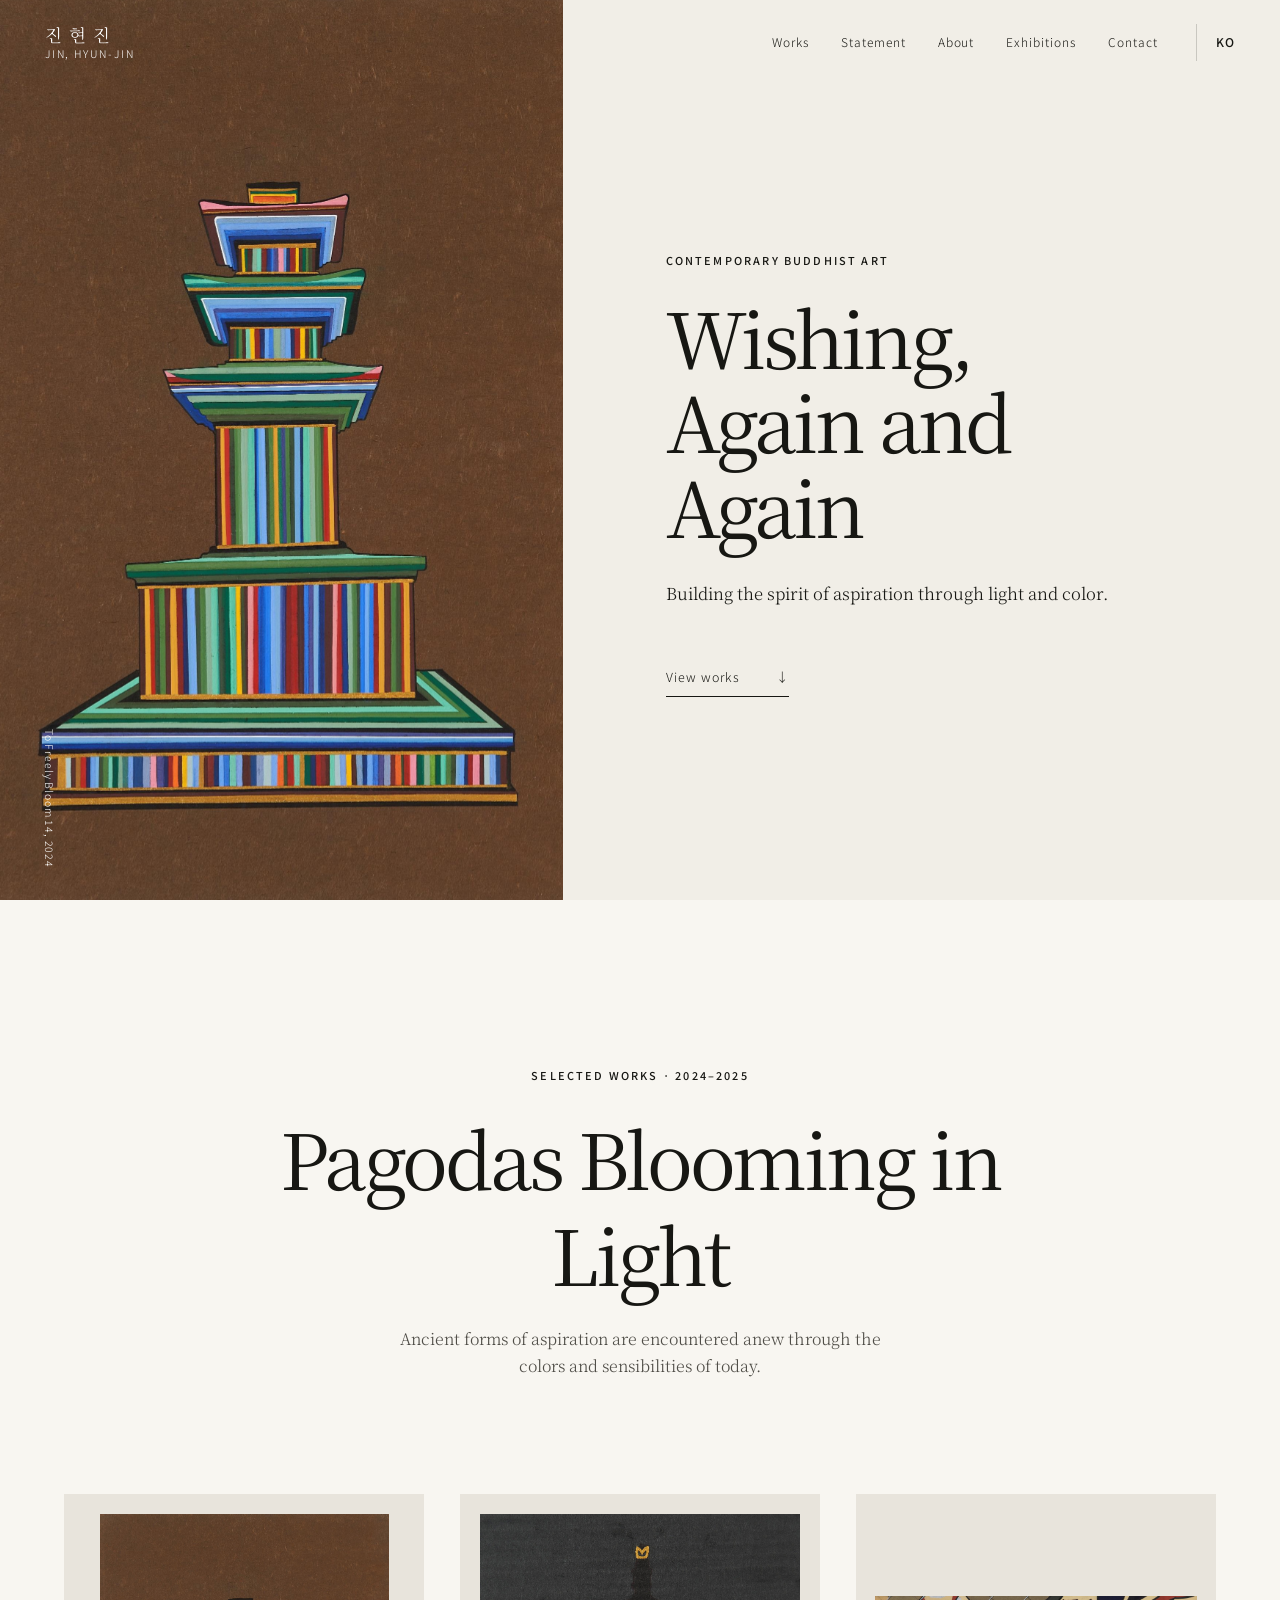
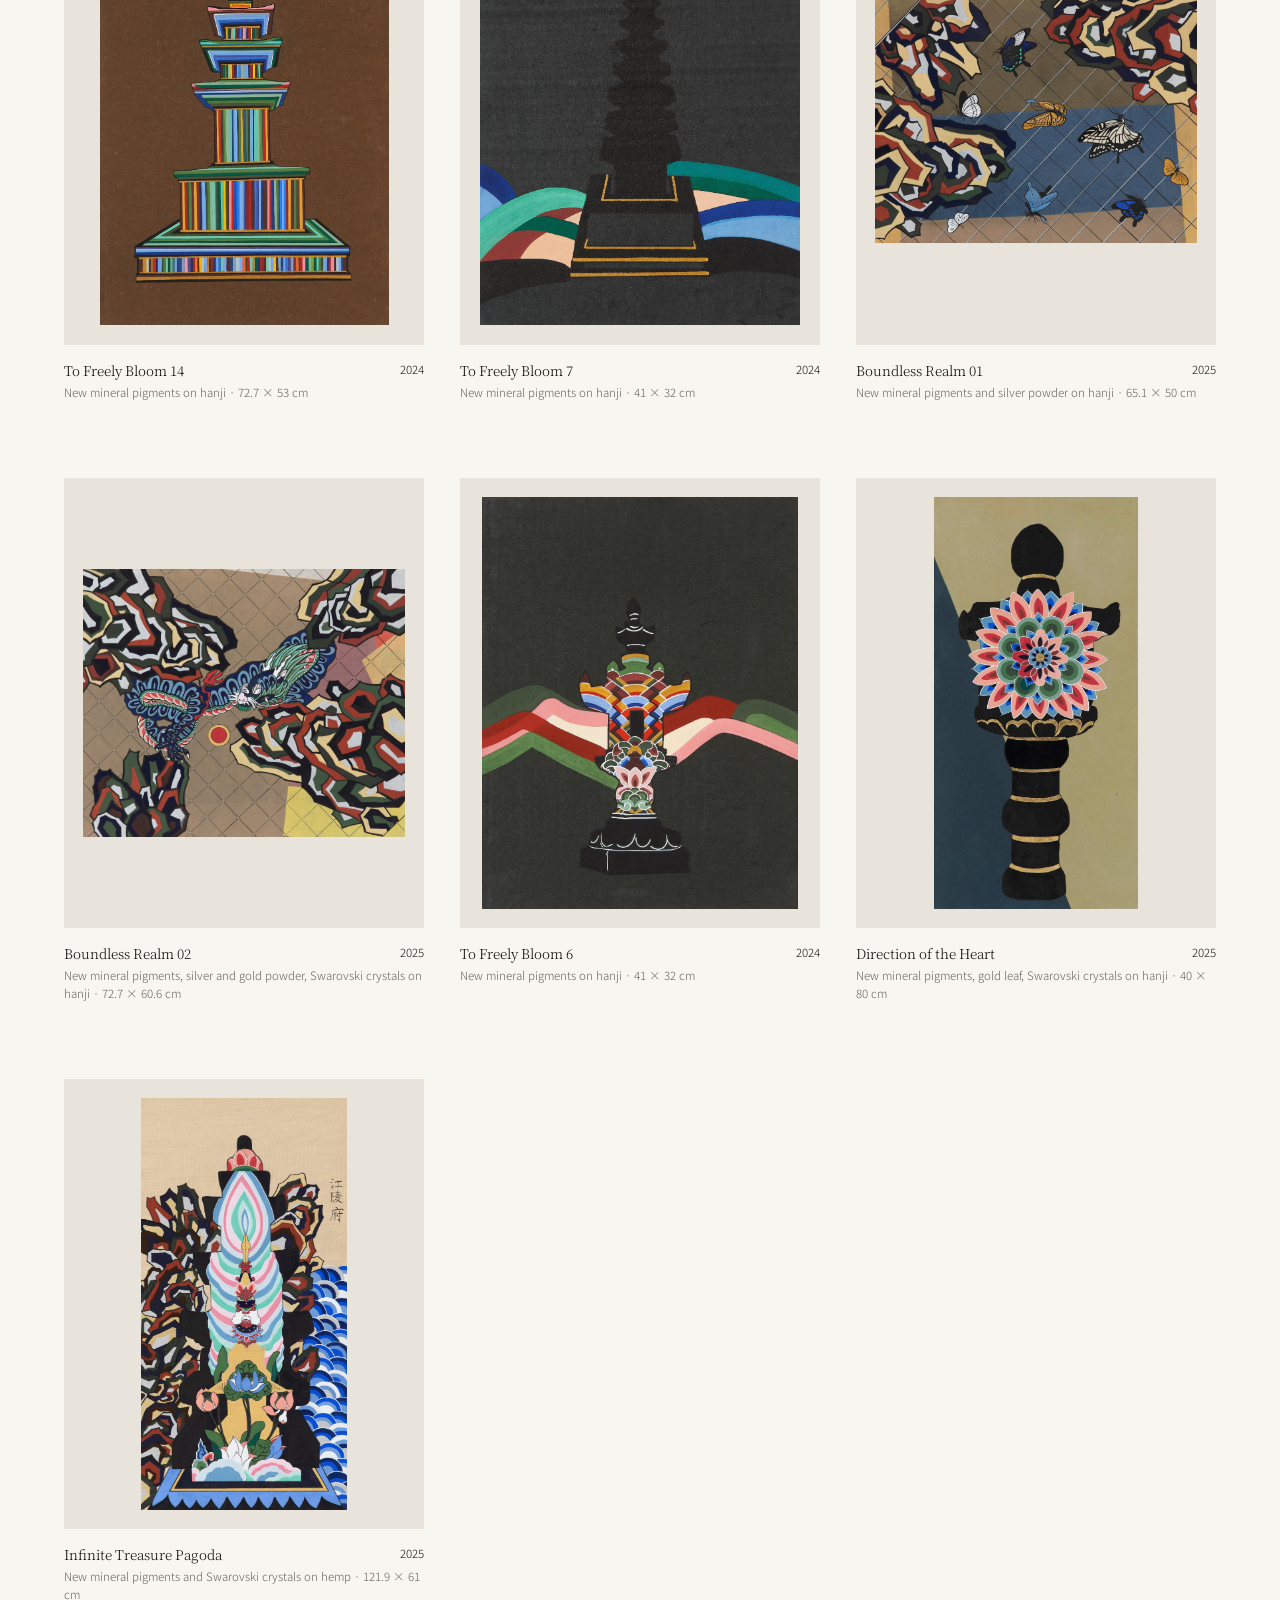
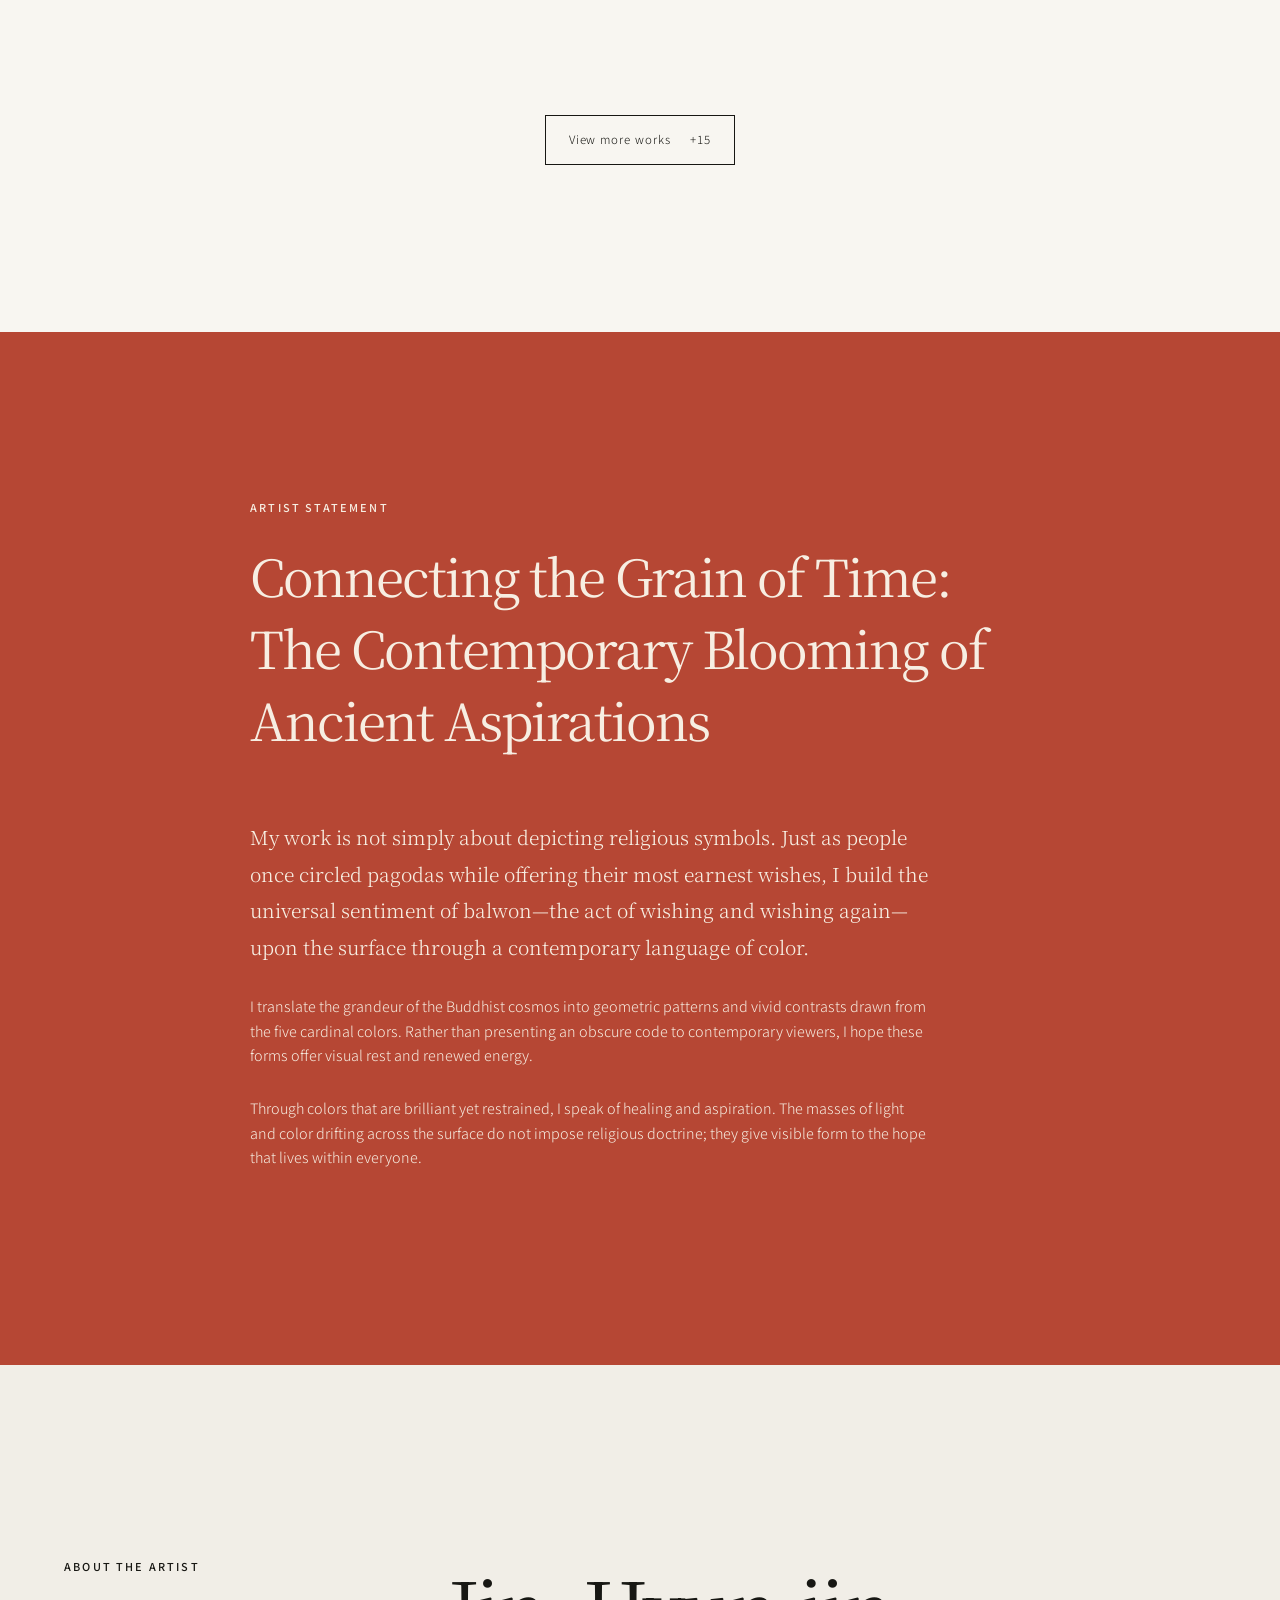
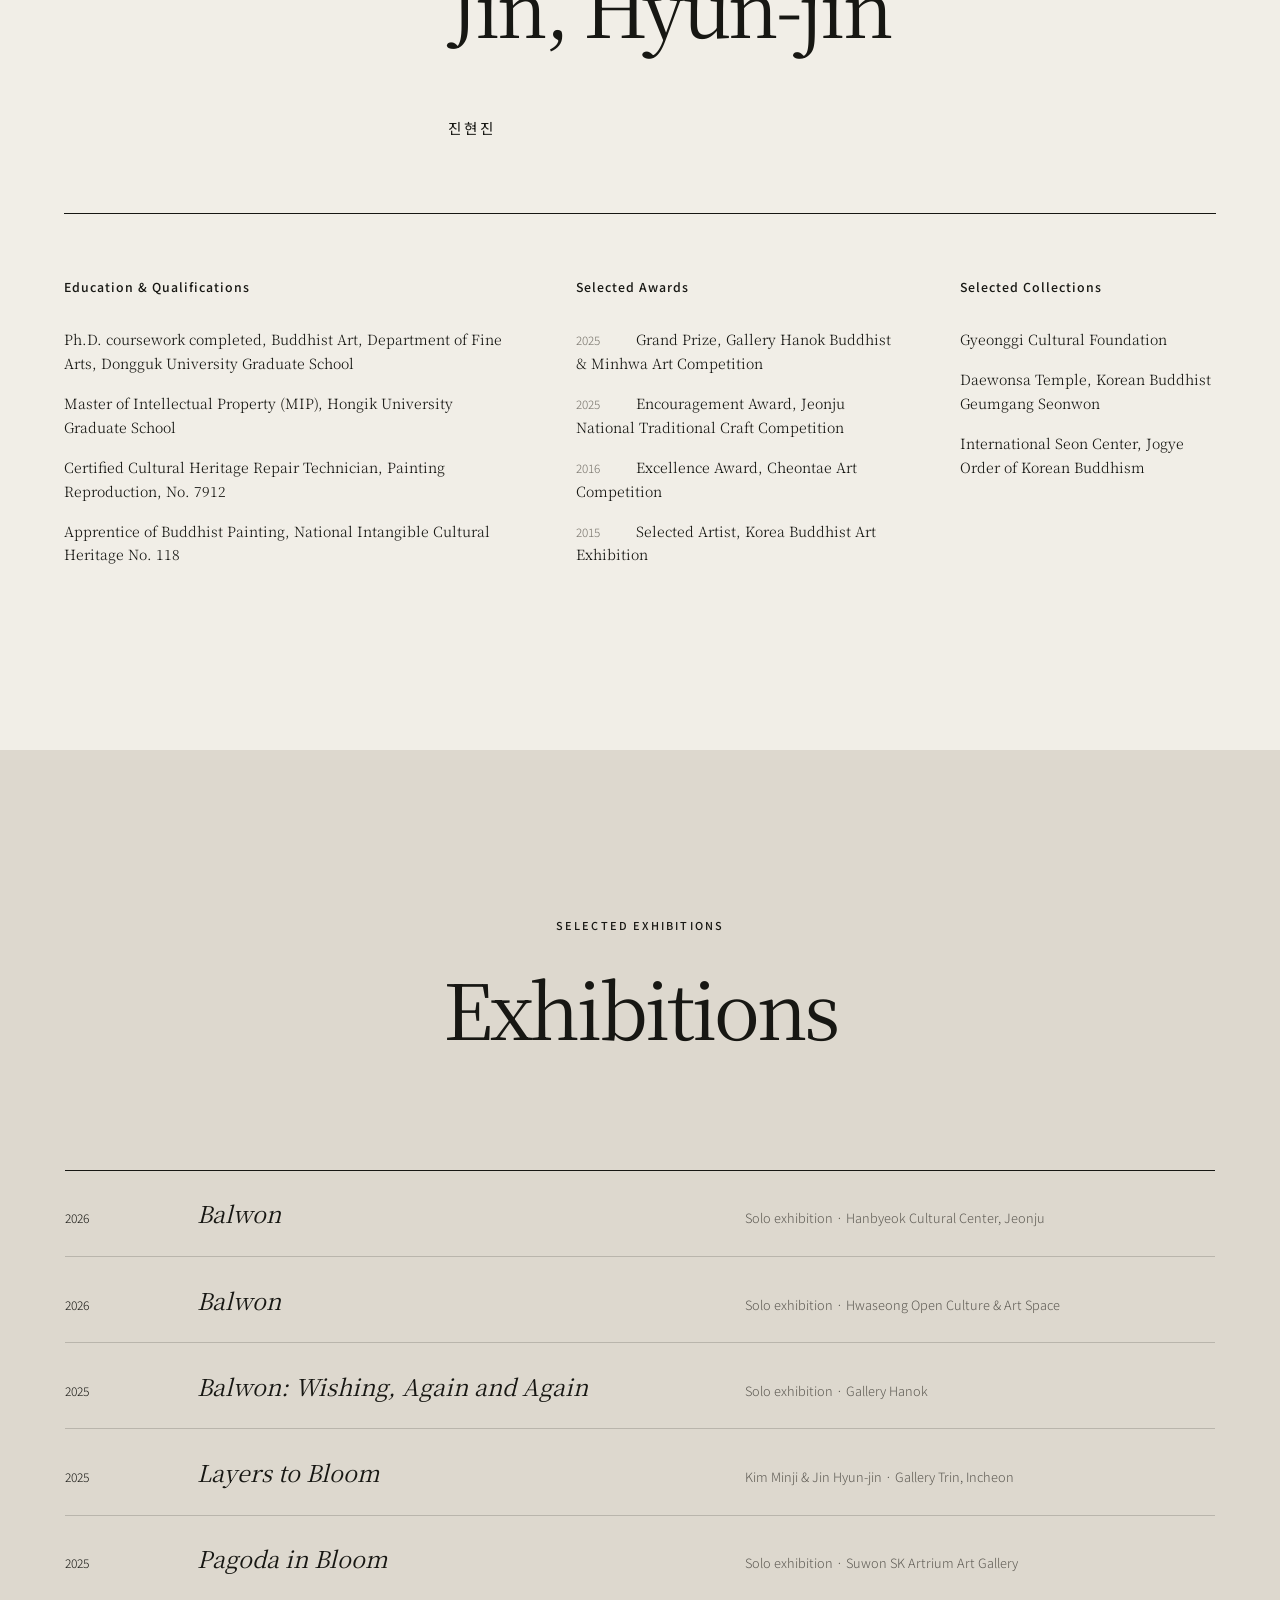
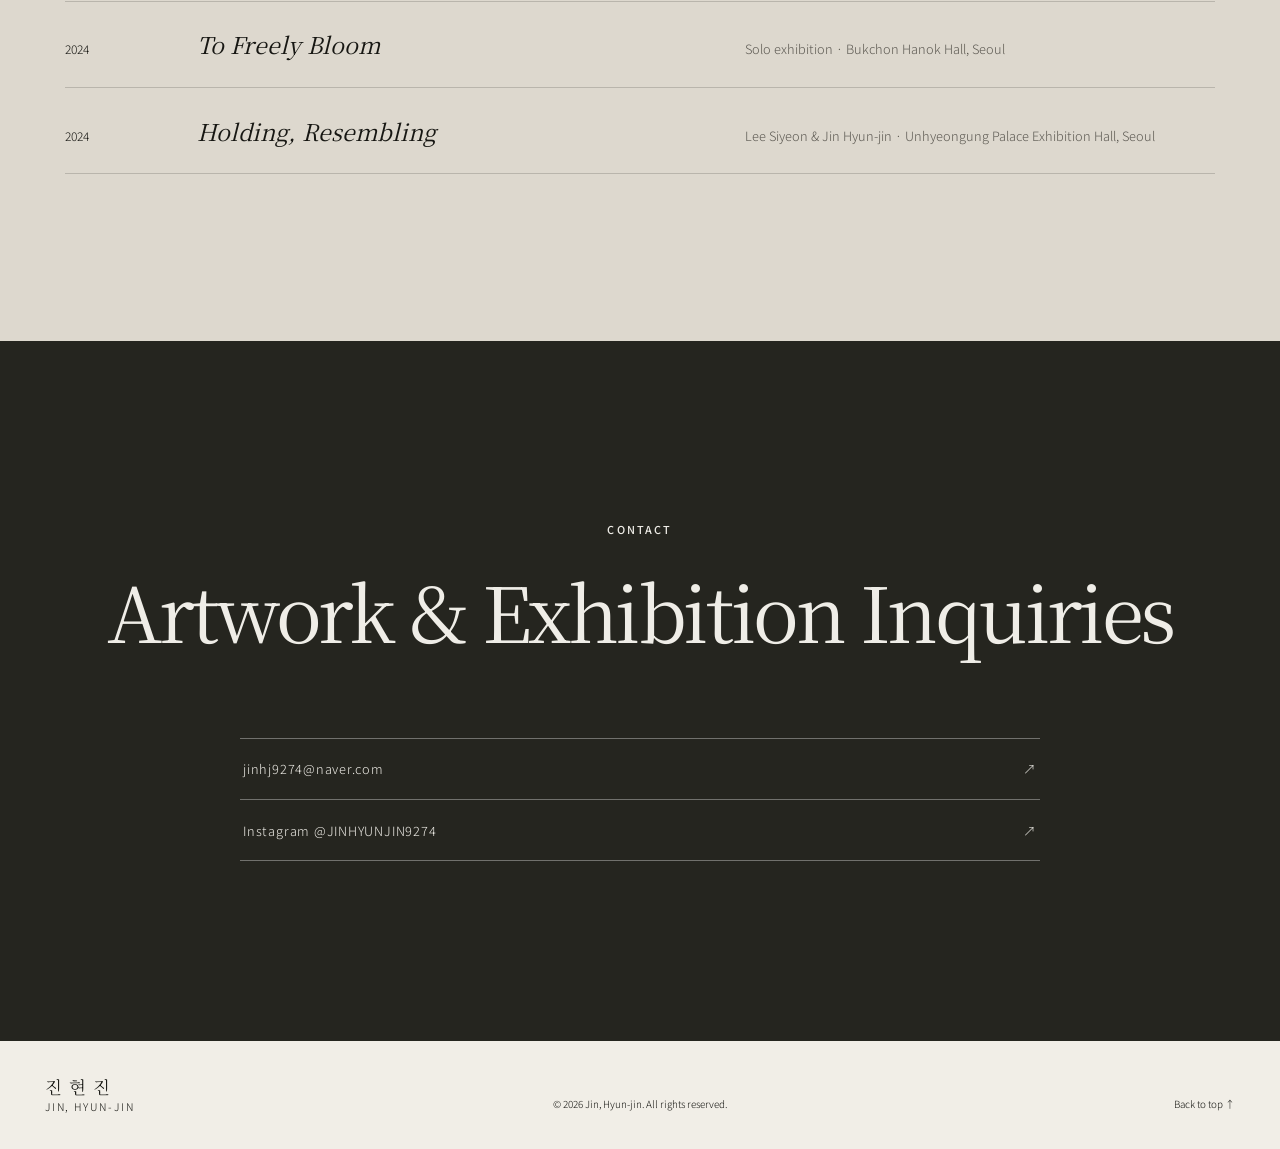
==== en/index.html @ 737179fd "Add complete English portfolio site" ====
<!doctype html>
<html lang="en">
<head>
  <meta charset="UTF-8">
  <meta name="viewport" content="width=device-width, initial-scale=1">
  <meta name="description" content="The official portfolio of Jin, Hyun-jin, a contemporary artist who reimagines Buddhist pagodas and the universal spirit of aspiration through light and color.">
  <meta name="theme-color" content="#f1eee7">
  <title>Jin, Hyun-jin — Contemporary Buddhist Artist</title>
  <link rel="canonical" href="https://jinhyunjin.github.io/en/">
  <link rel="alternate" hreflang="ko" href="https://jinhyunjin.github.io/">
  <link rel="alternate" hreflang="en" href="https://jinhyunjin.github.io/en/">
  <link rel="icon" href="../assets/favicon.svg" type="image/svg+xml">
  <link rel="preconnect" href="https://fonts.googleapis.com">
  <link rel="preconnect" href="https://fonts.gstatic.com" crossorigin>
  <link href="https://fonts.googleapis.com/css2?family=Noto+Sans:wght@300;400;500&family=Noto+Serif:wght@300;400;500&family=Noto+Sans+KR:wght@300;400;500&family=Noto+Serif+KR:wght@300;400;500&display=swap" rel="stylesheet">
  <link rel="stylesheet" href="../styles.css">
  <script src="../script.js" defer></script>
</head>
<body>
  <a class="skip-link" href="#main">Skip to main content</a>

  <header class="site-header" data-header>
    <a class="brand" href="#top" aria-label="Jin, Hyun-jin — Home">
      <span>진현진</span>
      <span>JIN, HYUN-JIN</span>
    </a>
    <button class="menu-button" type="button" aria-expanded="false" aria-controls="site-nav">
      <span class="sr-only">Open menu</span><i></i><i></i>
    </button>
    <nav id="site-nav" aria-label="Main navigation">
      <a href="#works">Works</a>
      <a href="#statement">Statement</a>
      <a href="#about">About</a>
      <a href="#exhibitions">Exhibitions</a>
      <a href="#contact">Contact</a>
      <a class="language-link" href="../" lang="ko" hreflang="ko" aria-label="한국어로 보기">KO</a>
    </nav>
  </header>

  <main id="main">
    <section class="hero" id="top">
      <div class="hero-art" aria-hidden="true">
        <img src="../assets/artworks/raw-000.jpg" alt="">
      </div>
      <div class="hero-copy">
        <p class="eyebrow">Contemporary Buddhist Art</p>
        <h1>Wishing,<br>Again and Again</h1>
        <p class="hero-sub">Building the spirit of aspiration through light and color.</p>
        <a class="text-link" href="#works">View works <span aria-hidden="true">↓</span></a>
      </div>
      <p class="hero-caption">To Freely Bloom 14, 2024</p>
    </section>

    <section class="works section" id="works">
      <div class="section-heading reveal">
        <p class="eyebrow">Selected Works · 2024–2025</p>
        <h2>Pagodas Blooming in Light</h2>
        <p>Ancient forms of aspiration are encountered anew through the colors and sensibilities of today.</p>
      </div>
      <div class="work-grid" id="work-grid"></div>
      <div class="section-action reveal">
        <button class="outline-button" id="show-more" type="button">View more works <span>+15</span></button>
      </div>
    </section>

    <section class="statement section" id="statement">
      <div class="statement-body reveal">
        <p class="eyebrow">Artist Statement</p>
        <h2>Connecting the Grain of Time:<br>The Contemporary Blooming of Ancient Aspirations</h2>
        <div class="statement-copy">
          <p>My work is not simply about depicting religious symbols. Just as people once circled pagodas while offering their most earnest wishes, I build the universal sentiment of balwon—the act of wishing and wishing again—upon the surface through a contemporary language of color.</p>
          <p>I translate the grandeur of the Buddhist cosmos into geometric patterns and vivid contrasts drawn from the five cardinal colors. Rather than presenting an obscure code to contemporary viewers, I hope these forms offer visual rest and renewed energy.</p>
          <p>Through colors that are brilliant yet restrained, I speak of healing and aspiration. The masses of light and color drifting across the surface do not impose religious doctrine; they give visible form to the hope that lives within everyone.</p>
        </div>
      </div>
    </section>

    <section class="about section" id="about">
      <div class="about-title reveal">
        <p class="eyebrow">About the Artist</p>
        <h2>Jin, Hyun-jin<br><span>진현진</span></h2>
      </div>
      <div class="about-columns reveal">
        <div>
          <h3>Education &amp; Qualifications</h3>
          <ul>
            <li>Ph.D. coursework completed, Buddhist Art, Department of Fine Arts, Dongguk University Graduate School</li>
            <li>Master of Intellectual Property (MIP), Hongik University Graduate School</li>
            <li>Certified Cultural Heritage Repair Technician, Painting Reproduction, No. 7912</li>
            <li>Apprentice of Buddhist Painting, National Intangible Cultural Heritage No. 118</li>
          </ul>
        </div>
        <div>
          <h3>Selected Awards</h3>
          <ul>
            <li><time>2025</time> Grand Prize, Gallery Hanok Buddhist &amp; Minhwa Art Competition</li>
            <li><time>2025</time> Encouragement Award, Jeonju National Traditional Craft Competition</li>
            <li><time>2016</time> Excellence Award, Cheontae Art Competition</li>
            <li><time>2015</time> Selected Artist, Korea Buddhist Art Exhibition</li>
          </ul>
        </div>
        <div>
          <h3>Selected Collections</h3>
          <ul>
            <li>Gyeonggi Cultural Foundation</li>
            <li>Daewonsa Temple, Korean Buddhist Geumgang Seonwon</li>
            <li>International Seon Center, Jogye Order of Korean Buddhism</li>
          </ul>
        </div>
      </div>
    </section>

    <section class="exhibitions section" id="exhibitions">
      <div class="section-heading reveal">
        <p class="eyebrow">Selected Exhibitions</p>
        <h2>Exhibitions</h2>
      </div>
      <div class="exhibition-list reveal">
        <article><time>2026</time><h3><i>Balwon</i></h3><p>Solo exhibition · Hanbyeok Cultural Center, Jeonju</p></article>
        <article><time>2026</time><h3><i>Balwon</i></h3><p>Solo exhibition · Hwaseong Open Culture &amp; Art Space</p></article>
        <article><time>2025</time><h3><i>Balwon: Wishing, Again and Again</i></h3><p>Solo exhibition · Gallery Hanok</p></article>
        <article><time>2025</time><h3><i>Layers to Bloom</i></h3><p>Kim Minji &amp; Jin Hyun-jin · Gallery Trin, Incheon</p></article>
        <article><time>2025</time><h3><i>Pagoda in Bloom</i></h3><p>Solo exhibition · Suwon SK Artrium Art Gallery</p></article>
        <article><time>2024</time><h3><i>To Freely Bloom</i></h3><p>Solo exhibition · Bukchon Hanok Hall, Seoul</p></article>
        <article><time>2024</time><h3><i>Holding, Resembling</i></h3><p>Lee Siyeon &amp; Jin Hyun-jin · Unhyeongung Palace Exhibition Hall, Seoul</p></article>
      </div>
    </section>

    <section class="contact section" id="contact">
      <p class="eyebrow reveal">Contact</p>
      <h2 class="reveal">Artwork &amp; Exhibition Inquiries</h2>
      <div class="contact-links reveal">
        <a href="mailto:jinhj9274@naver.com">jinhj9274@naver.com <span>↗</span></a>
        <a href="https://www.instagram.com/jinhyunjin9274/" target="_blank" rel="noopener noreferrer">Instagram @JINHYUNJIN9274 <span>↗</span></a>
      </div>
    </section>
  </main>

  <footer>
    <a class="brand footer-brand" href="#top"><span>진현진</span><span>JIN, HYUN-JIN</span></a>
    <p>© <span id="year"></span> Jin, Hyun-jin. All rights reserved.</p>
    <a href="#top">Back to top ↑</a>
  </footer>

  <dialog class="art-dialog" id="art-dialog">
    <button type="button" class="dialog-close" aria-label="Close artwork detail">×</button>
    <button type="button" class="dialog-nav prev" aria-label="Previous artwork">←</button>
    <figure>
      <img src="" alt="">
      <figcaption></figcaption>
    </figure>
    <button type="button" class="dialog-nav next" aria-label="Next artwork">→</button>
  </dialog>
</body>
</html>
---- styles.css ----
:root {
  --ink: #171713;
  --paper: #f1eee7;
  --paper-light: #f8f6f1;
  --red: #a83e2d;
  --line: rgba(23, 23, 19, .18);
  --serif: "Noto Serif KR", serif;
  --sans: "Noto Sans KR", sans-serif;
}

* { box-sizing: border-box; }
html { scroll-behavior: smooth; }
body {
  margin: 0;
  color: var(--ink);
  background: var(--paper);
  font-family: var(--sans);
  font-weight: 300;
  line-height: 1.7;
}
body.menu-open, body.dialog-open { overflow: hidden; }
a { color: inherit; text-decoration: none; }
button { color: inherit; font: inherit; }
img { display: block; max-width: 100%; }
.sr-only {
  position: absolute; width: 1px; height: 1px; padding: 0; margin: -1px;
  overflow: hidden; clip: rect(0, 0, 0, 0); white-space: nowrap; border: 0;
}
.skip-link {
  position: fixed; z-index: 100; top: .5rem; left: .5rem; padding: .7rem 1rem;
  background: var(--ink); color: white; transform: translateY(-150%);
}
.skip-link:focus { transform: none; }

.site-header {
  position: fixed; z-index: 20; inset: 0 0 auto; height: 86px; padding: 0 3.5vw;
  display: flex; align-items: center; justify-content: space-between;
  transition: background .35s, height .35s, border-color .35s;
  border-bottom: 1px solid transparent;
}
.site-header.scrolled {
  height: 70px; background: rgba(241, 238, 231, .94);
  border-color: var(--line); backdrop-filter: blur(12px);
}
.brand { display: flex; flex-direction: column; line-height: 1.1; font-size: .66rem; letter-spacing: .18em; }
.site-header:not(.scrolled) > .brand { color: white; text-shadow: 0 1px 12px rgba(0, 0, 0, .28); }
.brand span:first-child { font-family: var(--serif); font-size: 1.1rem; letter-spacing: .4em; margin-bottom: .25rem; }
nav { display: flex; gap: clamp(1rem, 2.5vw, 2.8rem); font-size: .75rem; letter-spacing: .08em; }
nav a { position: relative; padding: .5rem 0; }
nav a::after { content: ""; position: absolute; inset: auto 0 0; height: 1px; background: currentColor; transform: scaleX(0); transform-origin: right; transition: transform .3s; }
nav a:hover::after, nav a:focus-visible::after { transform: scaleX(1); transform-origin: left; }
nav .language-link { margin-left: .4rem; padding-left: 1.2rem; border-left: 1px solid var(--line); font-weight: 500; }
.menu-button { display: none; border: 0; padding: .5rem; background: transparent; }

.hero { min-height: 100svh; position: relative; overflow: hidden; display: grid; grid-template-columns: 44% 56%; }
.hero-art { height: 100svh; overflow: hidden; background: #8096b4; }
.hero-art img { width: 100%; height: 100%; object-fit: cover; object-position: 50% 50%; transform: scale(1.01); animation: reveal-image 1.4s cubic-bezier(.22,.61,.36,1) both; }
.hero-copy { display: flex; flex-direction: column; align-items: flex-start; justify-content: center; padding: 10rem 8vw 7rem; background: var(--paper); }
.eyebrow { margin: 0 0 1.5rem; font-size: .68rem; font-weight: 500; letter-spacing: .2em; text-transform: uppercase; }
.hero h1 { margin: 0; font: 400 clamp(3.7rem, 8vw, 8.6rem)/1.16 var(--serif); letter-spacing: -.05em; animation: rise .9s .25s both; }
html[lang="en"] .hero h1 { font-size: clamp(3rem, 6vw, 6.4rem); line-height: 1.1; }
.hero-sub { margin: 2rem 0 3.2rem; font-family: var(--serif); font-size: clamp(1rem, 1.3vw, 1.3rem); }
.text-link { border-bottom: 1px solid var(--ink); padding: .5rem 0; font-size: .78rem; letter-spacing: .08em; }
.text-link span { margin-left: 2rem; }
.hero-caption { position: absolute; bottom: 2rem; left: 2.5rem; margin: 0; color: white; font-size: .65rem; letter-spacing: .08em; writing-mode: vertical-rl; }

.section { padding: clamp(7rem, 13vw, 12rem) max(5vw, 2rem); scroll-margin-top: 4rem; }
.section-heading { max-width: 760px; margin: 0 auto clamp(4rem, 9vw, 8rem); text-align: center; }
.section-heading h2, .about-title h2, .contact h2 {
  margin: 0 0 1.5rem; font: 400 clamp(2.8rem, 6vw, 6rem)/1.25 var(--serif); letter-spacing: -.045em;
}
.section-heading > p:last-child { max-width: 32rem; margin: 0 auto; font-family: var(--serif); color: #4f4d47; }

.works { background: var(--paper-light); }
.work-grid { max-width: 1500px; margin: auto; display: grid; grid-template-columns: repeat(3, minmax(0, 1fr)); gap: clamp(3rem, 6vw, 7rem) clamp(1.2rem, 2.8vw, 3rem); }
.work-card { min-width: 0; margin: 0; cursor: zoom-in; }
.work-card.hidden { display: none; }
.work-image { display: flex; align-items: center; justify-content: center; aspect-ratio: 4 / 5; overflow: hidden; padding: clamp(.65rem, 1.5vw, 1.5rem); background: #e8e4dc; }
.work-image img { width: 100%; height: 100%; object-fit: contain; transition: transform .7s cubic-bezier(.2,.7,.2,1); }
.work-card:hover img { transform: scale(1.025); }
.work-card figcaption { margin-top: 1rem; display: grid; grid-template-columns: 1fr auto; gap: .2rem 1rem; font-size: .72rem; line-height: 1.5; }
.work-title { font-family: var(--serif); font-size: .84rem; }
.work-meta { grid-column: 1/-1; color: #65625b; }
.section-action { text-align: center; margin-top: 7rem; }
.outline-button { min-width: 190px; padding: .9rem 1.3rem; border: 1px solid var(--ink); background: transparent; cursor: pointer; font-size: .72rem; letter-spacing: .08em; transition: .25s; }
.outline-button span { margin-left: 1rem; }
.outline-button:hover { background: var(--ink); color: white; }

.statement { min-height: 100vh; display: flex; align-items: center; background: #b64734; color: #f7eee2; }
.statement-mark { display: none; }
.statement-body { width: min(100%, 780px); margin: 0 auto; }
.statement-body h2 { margin: 0 0 4rem; font: 400 clamp(2rem, 4vw, 4rem)/1.4 var(--serif); letter-spacing: -.04em; }
.statement-copy { font-size: .9rem; word-break: keep-all; overflow-wrap: break-word; text-wrap: pretty; }
.statement-copy p { max-width: 680px; margin: 0 0 1.8rem; }
.statement-copy p:first-child { font: 300 clamp(1.05rem, 1.5vw, 1.35rem)/1.9 var(--serif); }

.about { padding-top: clamp(8rem, 15vw, 14rem); background: var(--paper); }
.about-title { display: grid; grid-template-columns: 1fr 2fr; align-items: start; border-bottom: 1px solid var(--ink); padding-bottom: 4rem; }
.about-title h2 { margin: 0; }
.about-title h2 span { font-family: var(--sans); font-size: .19em; font-weight: 400; letter-spacing: .22em; }
.about-columns { display: grid; grid-template-columns: 1.4fr 1fr .8fr; gap: 5vw; padding-top: 4rem; }
.about h3 { font: 500 .77rem var(--sans); letter-spacing: .08em; margin: 0 0 2rem; }
.about ul { list-style: none; padding: 0; margin: 0; font-family: var(--serif); font-size: .88rem; }
.about li { margin-bottom: 1rem; }
.about time { display: inline-block; width: 3.5rem; color: #757169; font-family: var(--sans); font-size: .73rem; }

.exhibitions { background: #ddd8ce; }
.exhibition-list { max-width: 1150px; margin: auto; border-top: 1px solid var(--ink); }
.exhibition-list article { display: grid; grid-template-columns: 100px 1.1fr 1fr; gap: 2rem; align-items: baseline; border-bottom: 1px solid var(--line); padding: 1.6rem 0; }
.exhibition-list time { font-size: .75rem; }
.exhibition-list h3 { margin: 0; font: 400 clamp(1.1rem, 1.8vw, 1.55rem) var(--serif); }
.exhibition-list p { margin: 0; color: #5d5a53; font-size: .8rem; }

.contact { padding-top: clamp(8rem, 14vw, 13rem); padding-bottom: clamp(8rem, 14vw, 13rem); text-align: center; background: #25251f; color: #efede7; }
.contact h2 { margin-bottom: 5rem; }
.contact-links { max-width: 800px; margin: auto; }
.contact-links a { display: flex; justify-content: space-between; border-top: 1px solid rgba(255,255,255,.35); padding: 1.2rem .2rem; font-size: .8rem; letter-spacing: .06em; }
.contact-links a:last-child { border-bottom: 1px solid rgba(255,255,255,.35); }
.contact-links span { transition: transform .25s; }
.contact-links a:hover span { transform: translate(3px,-3px); }
footer { padding: 2.3rem 3.5vw; display: grid; grid-template-columns: 1fr auto 1fr; align-items: end; gap: 1rem; font-size: .62rem; }
footer p { margin: 0; }
footer > a:last-child { justify-self: end; }

.art-dialog { width: 100%; height: 100%; max-width: none; max-height: none; border: 0; padding: 0; background: rgba(17,17,14,.97); color: white; }
.art-dialog[open] { display: grid; grid-template-columns: 80px 1fr 80px; align-items: center; }
.art-dialog::backdrop { background: #111; }
.art-dialog figure { margin: 0; height: 90vh; display: flex; flex-direction: column; align-items: center; justify-content: center; }
.art-dialog img { max-width: min(80vw, 1100px); max-height: 80vh; object-fit: contain; }
.art-dialog figcaption { margin-top: 1rem; max-width: 80vw; font-size: .72rem; text-align: center; color: #ddd; }
.dialog-close, .dialog-nav { border: 0; background: transparent; color: white; cursor: pointer; }
.dialog-close { position: fixed; right: 2rem; top: 1rem; font-size: 2.5rem; font-weight: 200; }
.dialog-nav { height: 100%; font-size: 1.4rem; }

.reveal { opacity: 0; transform: translateY(28px); transition: opacity .8s, transform .8s; }
.reveal.visible { opacity: 1; transform: none; }
@keyframes reveal-image { from { opacity: 0; transform: scale(1.08); } }
@keyframes rise { from { opacity: 0; transform: translateY(28px); } }

@media (max-width: 800px) {
  .site-header { height: 68px; padding: 0 1.2rem; }
  .menu-button { display: grid; gap: 6px; z-index: 2; }
  .site-header:not(.scrolled) .menu-button { color: white; filter: drop-shadow(0 1px 6px rgba(0, 0, 0, .3)); }
  .menu-open .site-header .brand, .menu-open .site-header .menu-button { color: var(--ink); text-shadow: none; filter: none; }
  .menu-button i { display: block; width: 24px; height: 1px; background: currentColor; transition: .25s; }
  .menu-open .menu-button i:first-of-type { transform: translateY(3.5px) rotate(45deg); }
  .menu-open .menu-button i:last-of-type { transform: translateY(-3.5px) rotate(-45deg); }
  nav { display: none; position: fixed; inset: 0; background: var(--paper); flex-direction: column; align-items: center; justify-content: center; gap: 1.5rem; font: 300 1.7rem var(--serif); }
  nav .language-link { margin: 1rem 0 0; padding: .7rem 1.2rem; border: 1px solid var(--ink); font: 500 .8rem var(--sans); letter-spacing: .15em; }
  .menu-open nav { display: flex; }
  .hero { display: block; min-height: 100svh; }
  .hero-art { height: 44svh; }
  .hero-copy { min-height: 56svh; padding: 3.5rem 1.5rem 3rem; }
  .hero h1 { font-size: clamp(3.6rem, 18vw, 5.7rem); }
  html[lang="en"] .hero h1 { font-size: clamp(3rem, 13vw, 4.8rem); }
  .hero-sub { margin: 1.2rem 0 2rem; }
  .hero-caption { top: calc(44svh - 9rem); bottom: auto; left: 1rem; }
  .section { padding-left: 1.25rem; padding-right: 1.25rem; }
  .work-grid { grid-template-columns: repeat(2, minmax(0, 1fr)); gap: 4.5rem 1rem; }
  .work-card { margin-top: 0; }
  .work-card figcaption { display: block; }
  .work-year { float: right; }
  .statement { display: block; }
  .statement-copy p { margin-bottom: 1.5rem; }
  .about-title, .about-columns { display: block; }
  .about-title h2 { margin-top: 2rem; }
  .about-columns > div { margin-bottom: 3.5rem; }
  .exhibition-list article { grid-template-columns: 55px 1fr; gap: .5rem 1rem; }
  .exhibition-list p { grid-column: 2; }
  footer { grid-template-columns: 1fr auto; }
  footer p { display: none; }
  .art-dialog[open] { grid-template-columns: 45px 1fr 45px; }
}

@media (max-width: 480px) {
  .work-grid { grid-template-columns: 1fr; }
  .work-card { margin: 0 0 2rem; }
  .section-action { margin-top: 2rem; }
}

@media (prefers-reduced-motion: reduce) {
  html { scroll-behavior: auto; }
  *, *::before, *::after { animation-duration: .01ms !important; animation-iteration-count: 1 !important; transition-duration: .01ms !important; }
  .reveal { opacity: 1; transform: none; }
}
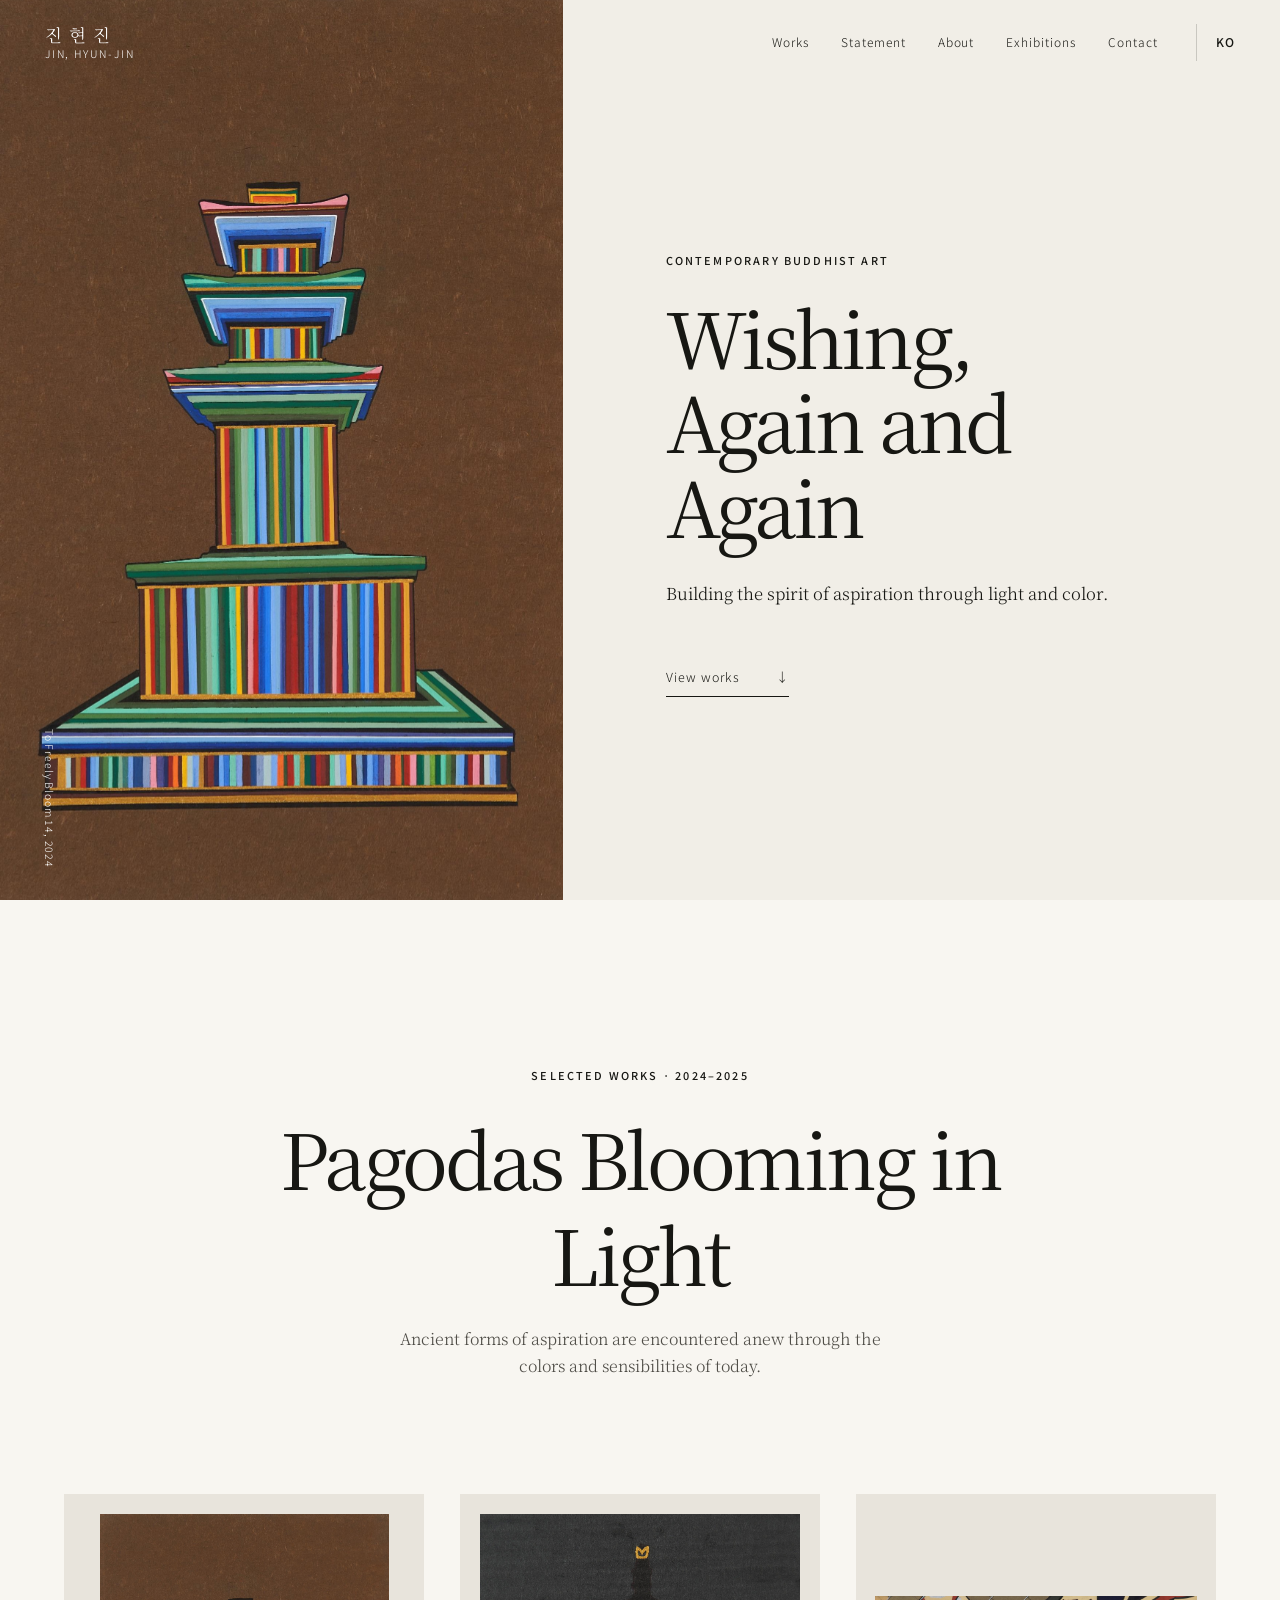
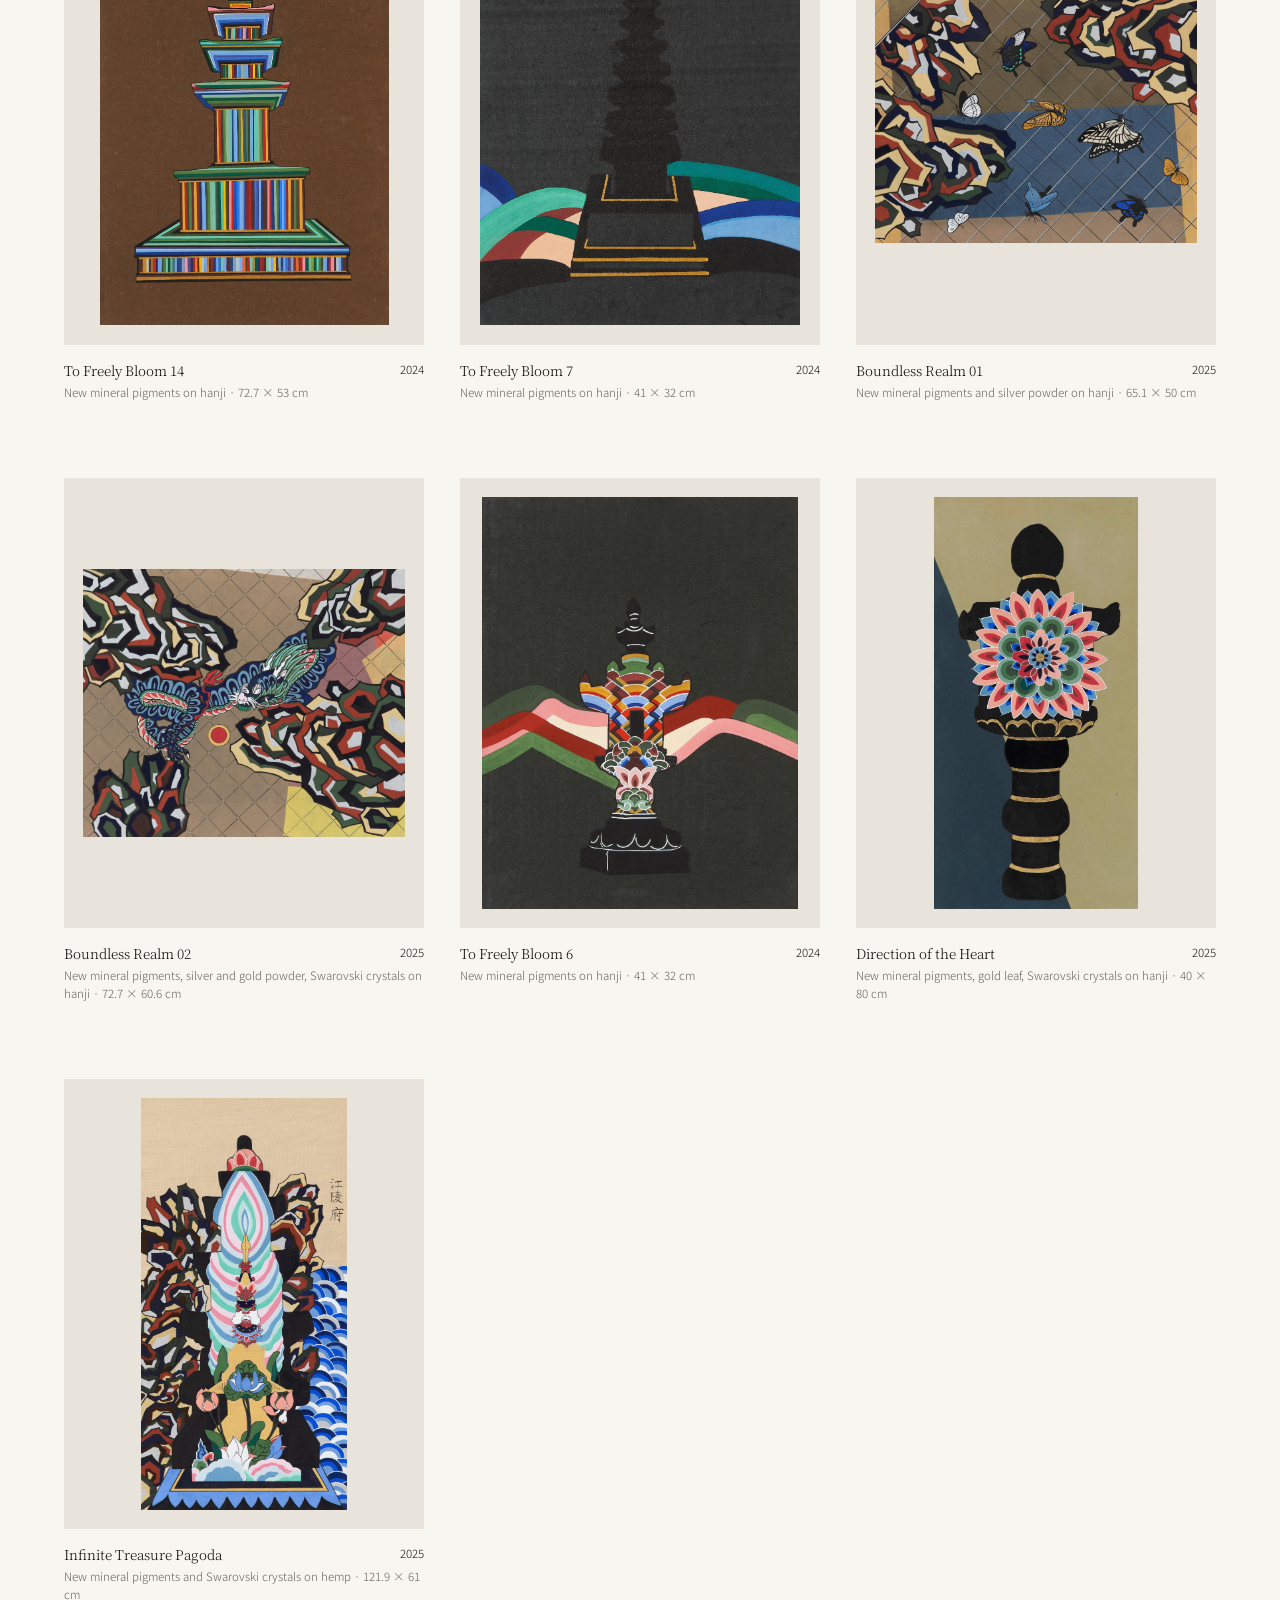
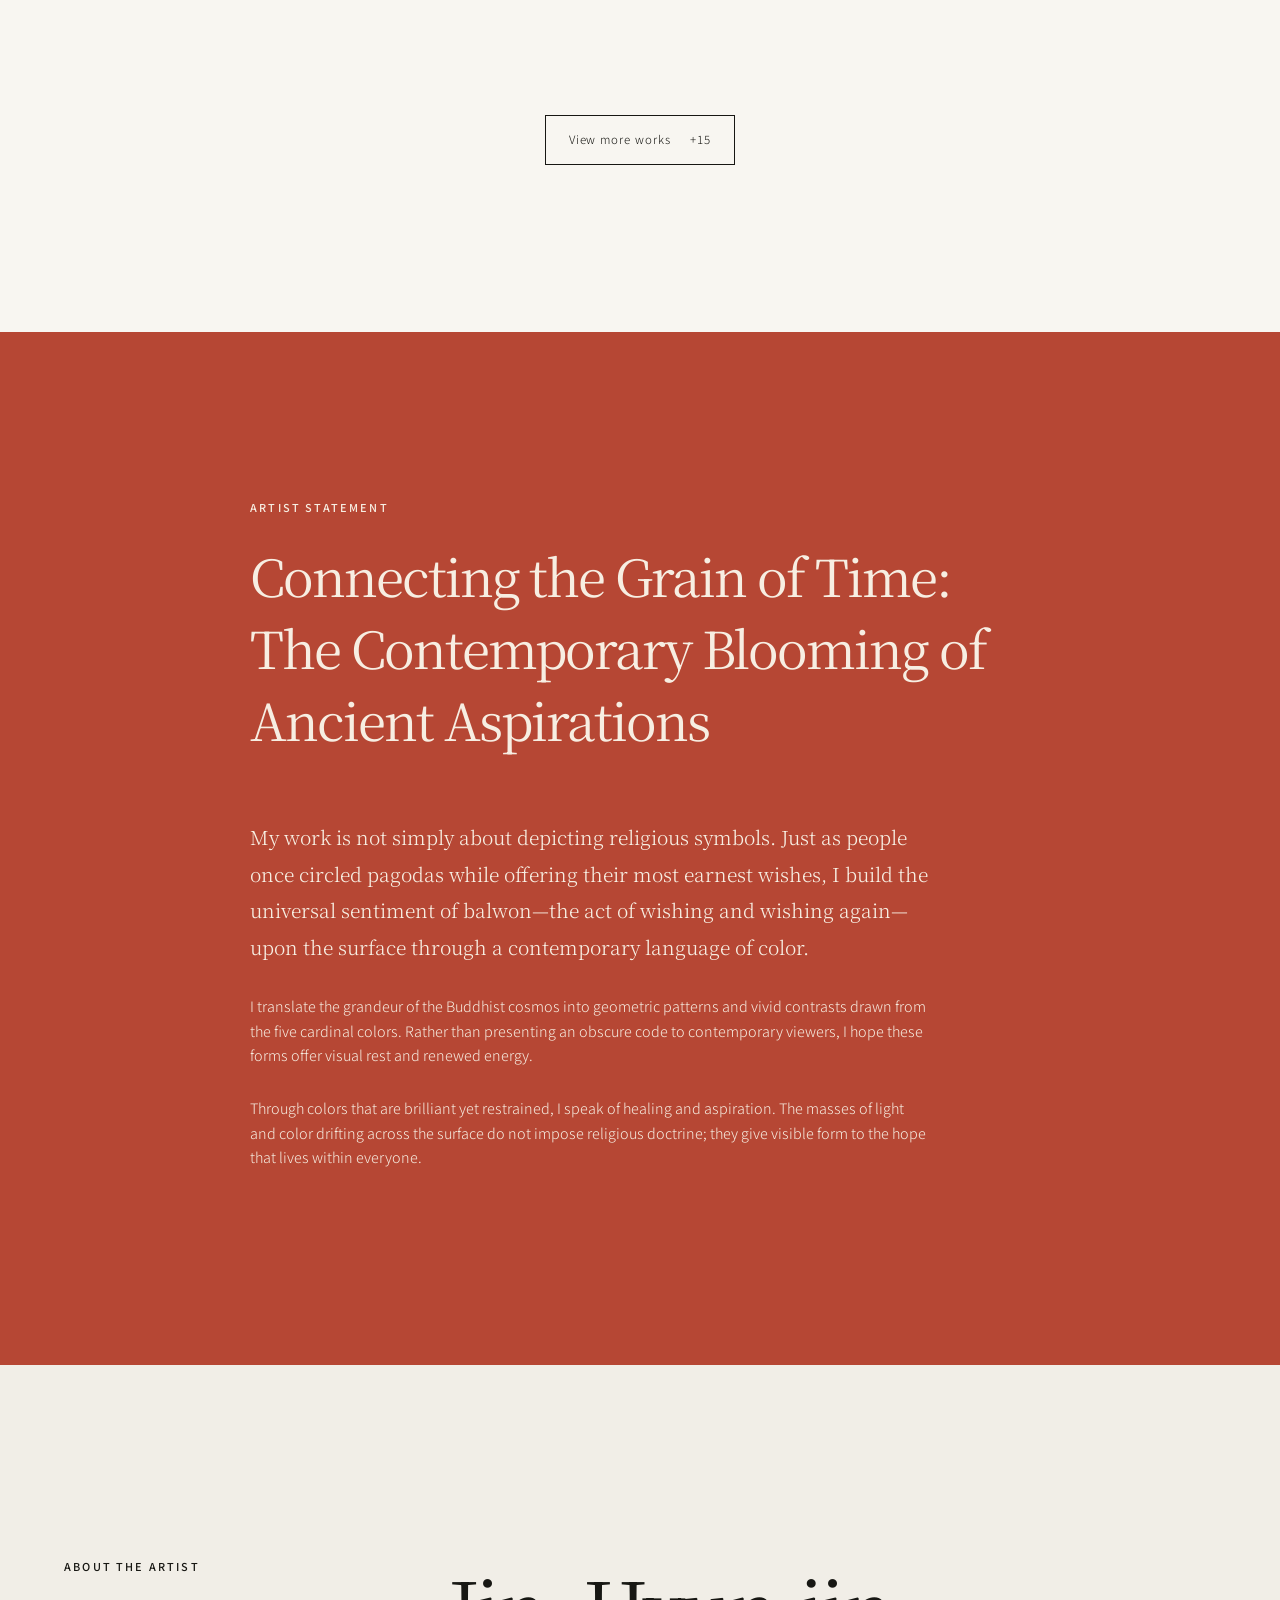
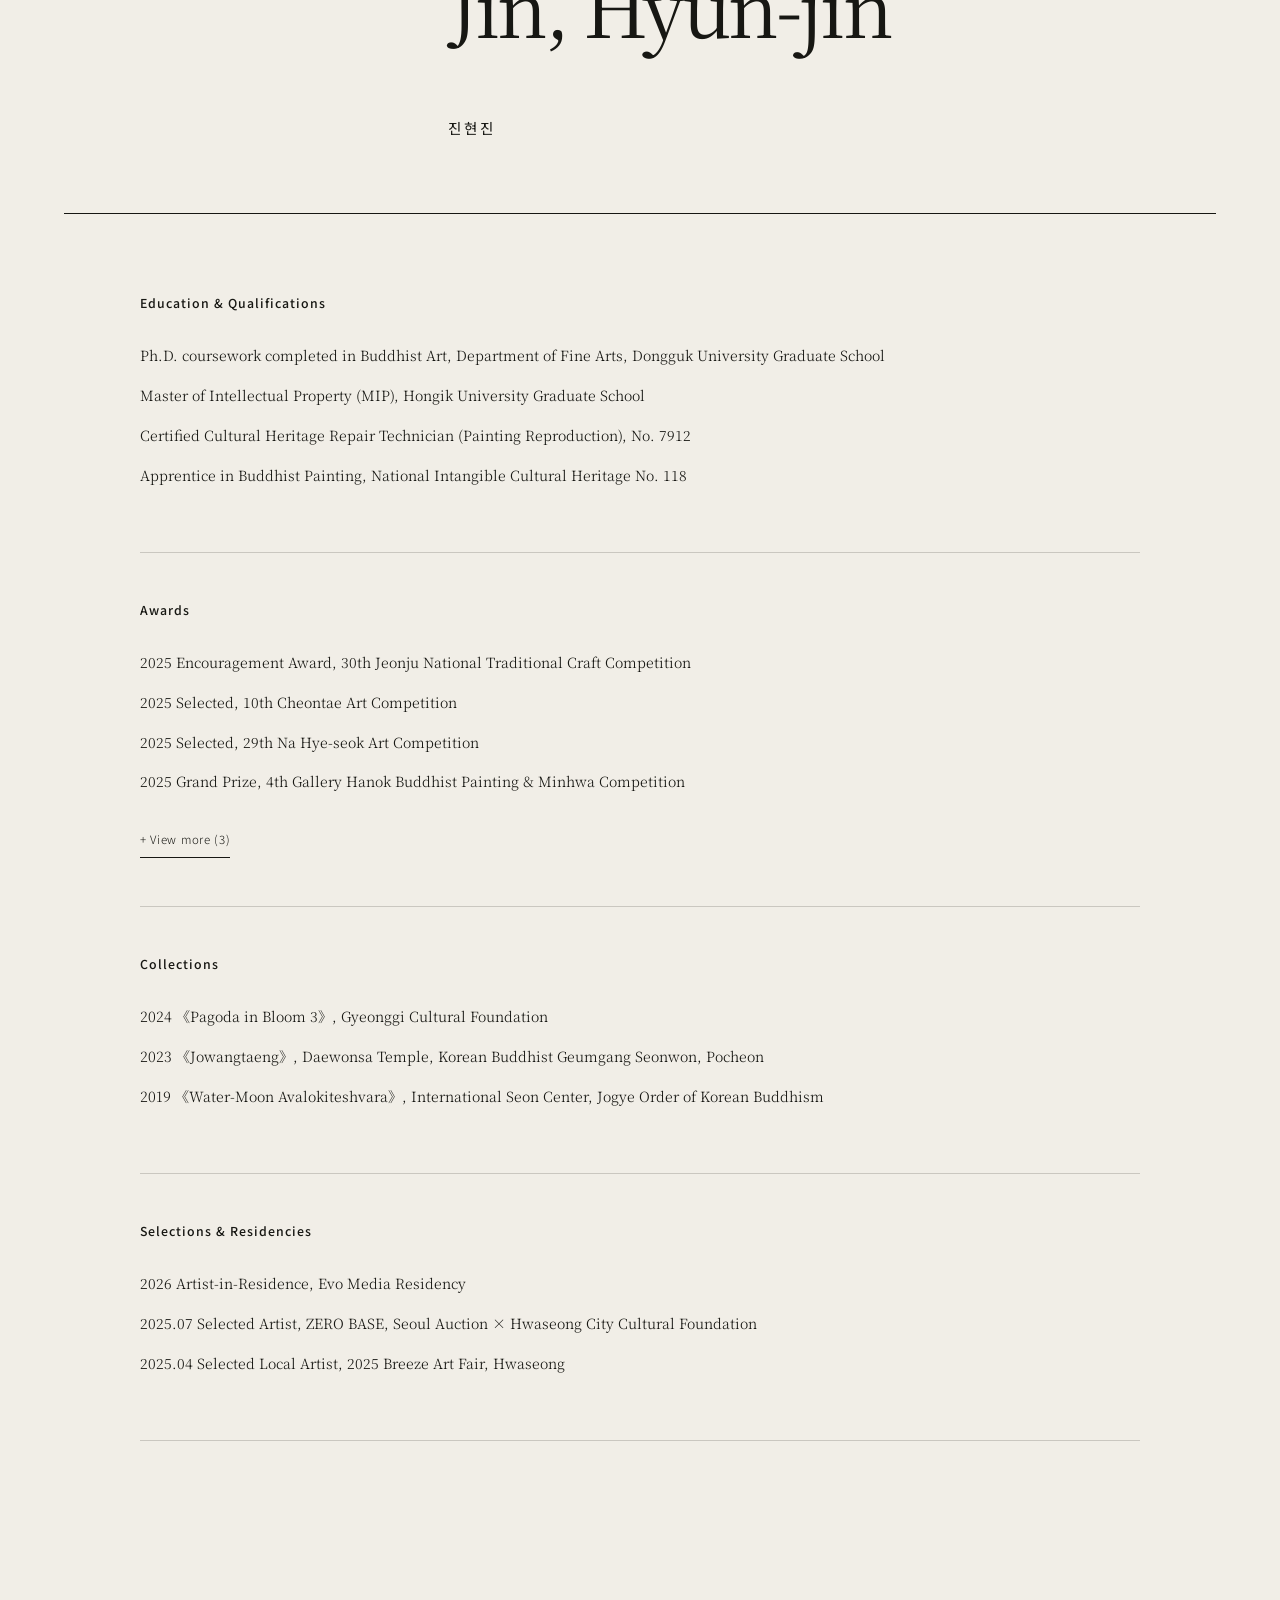
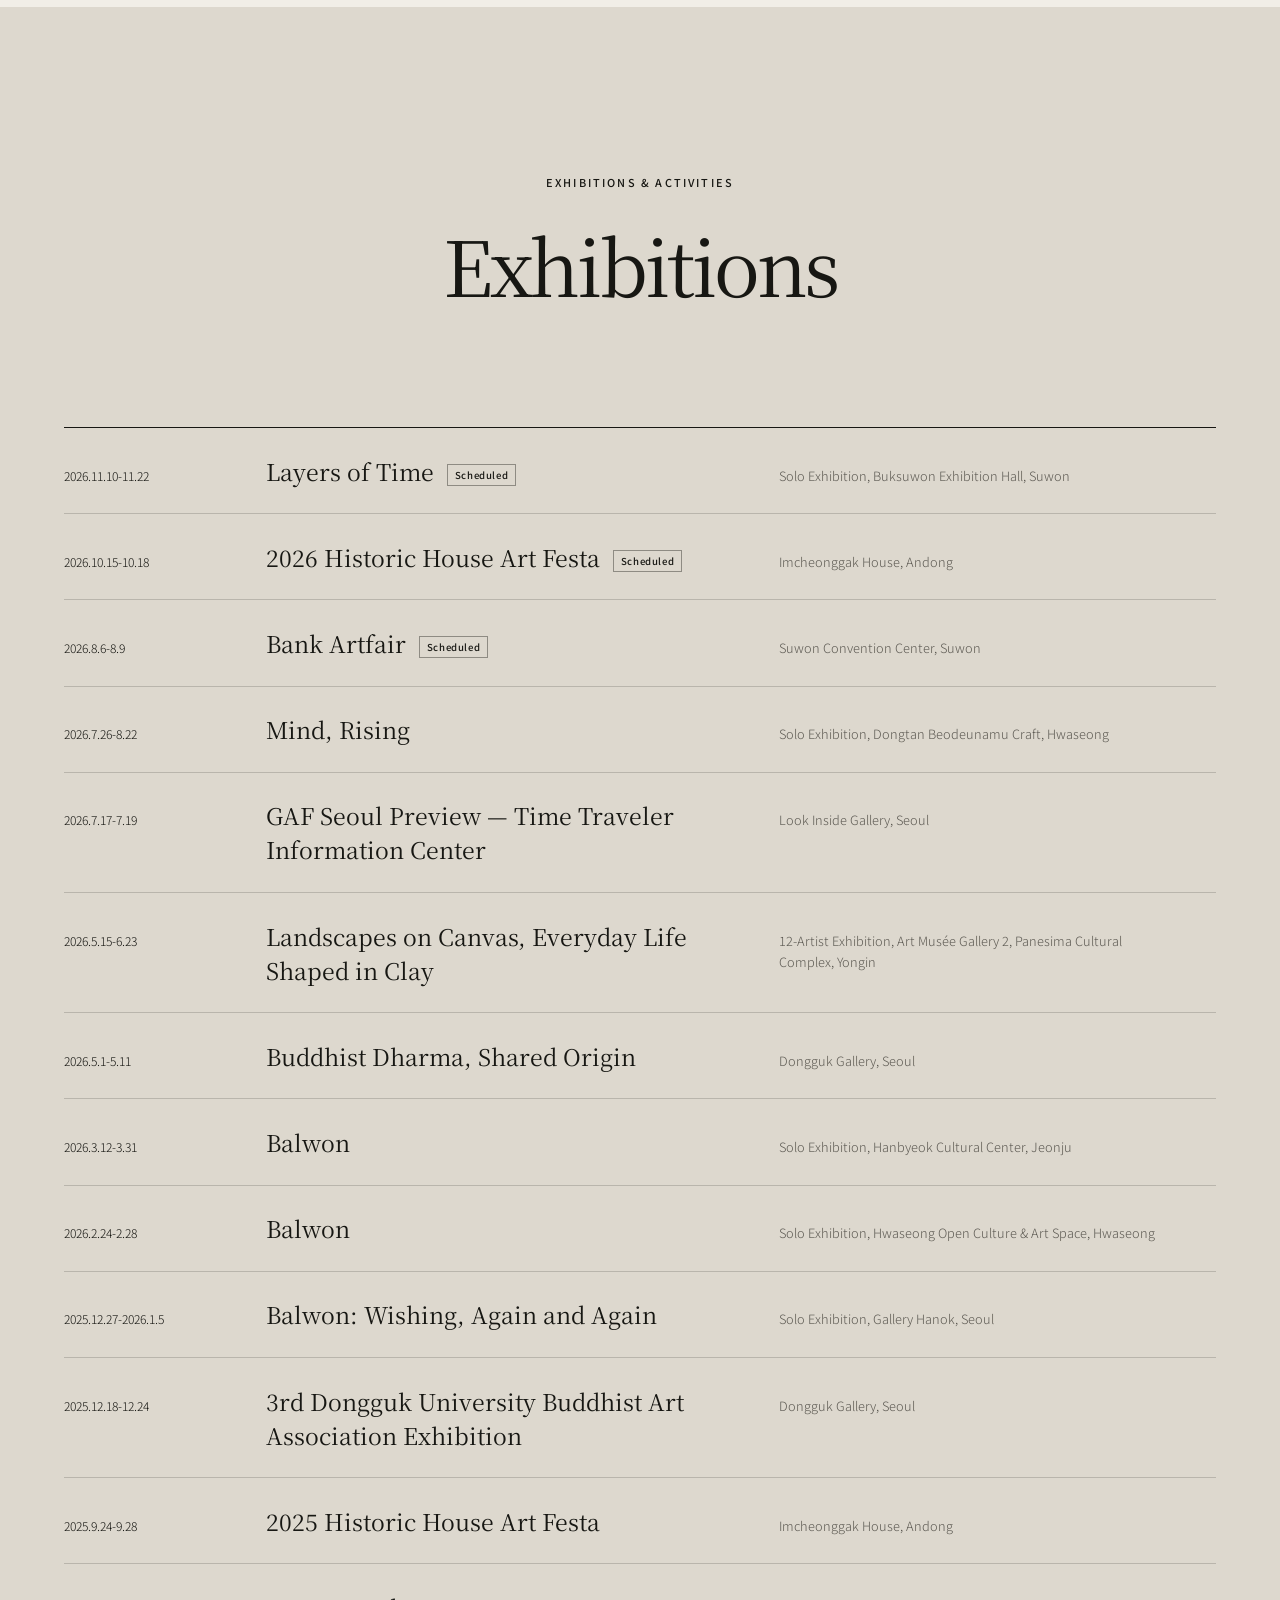
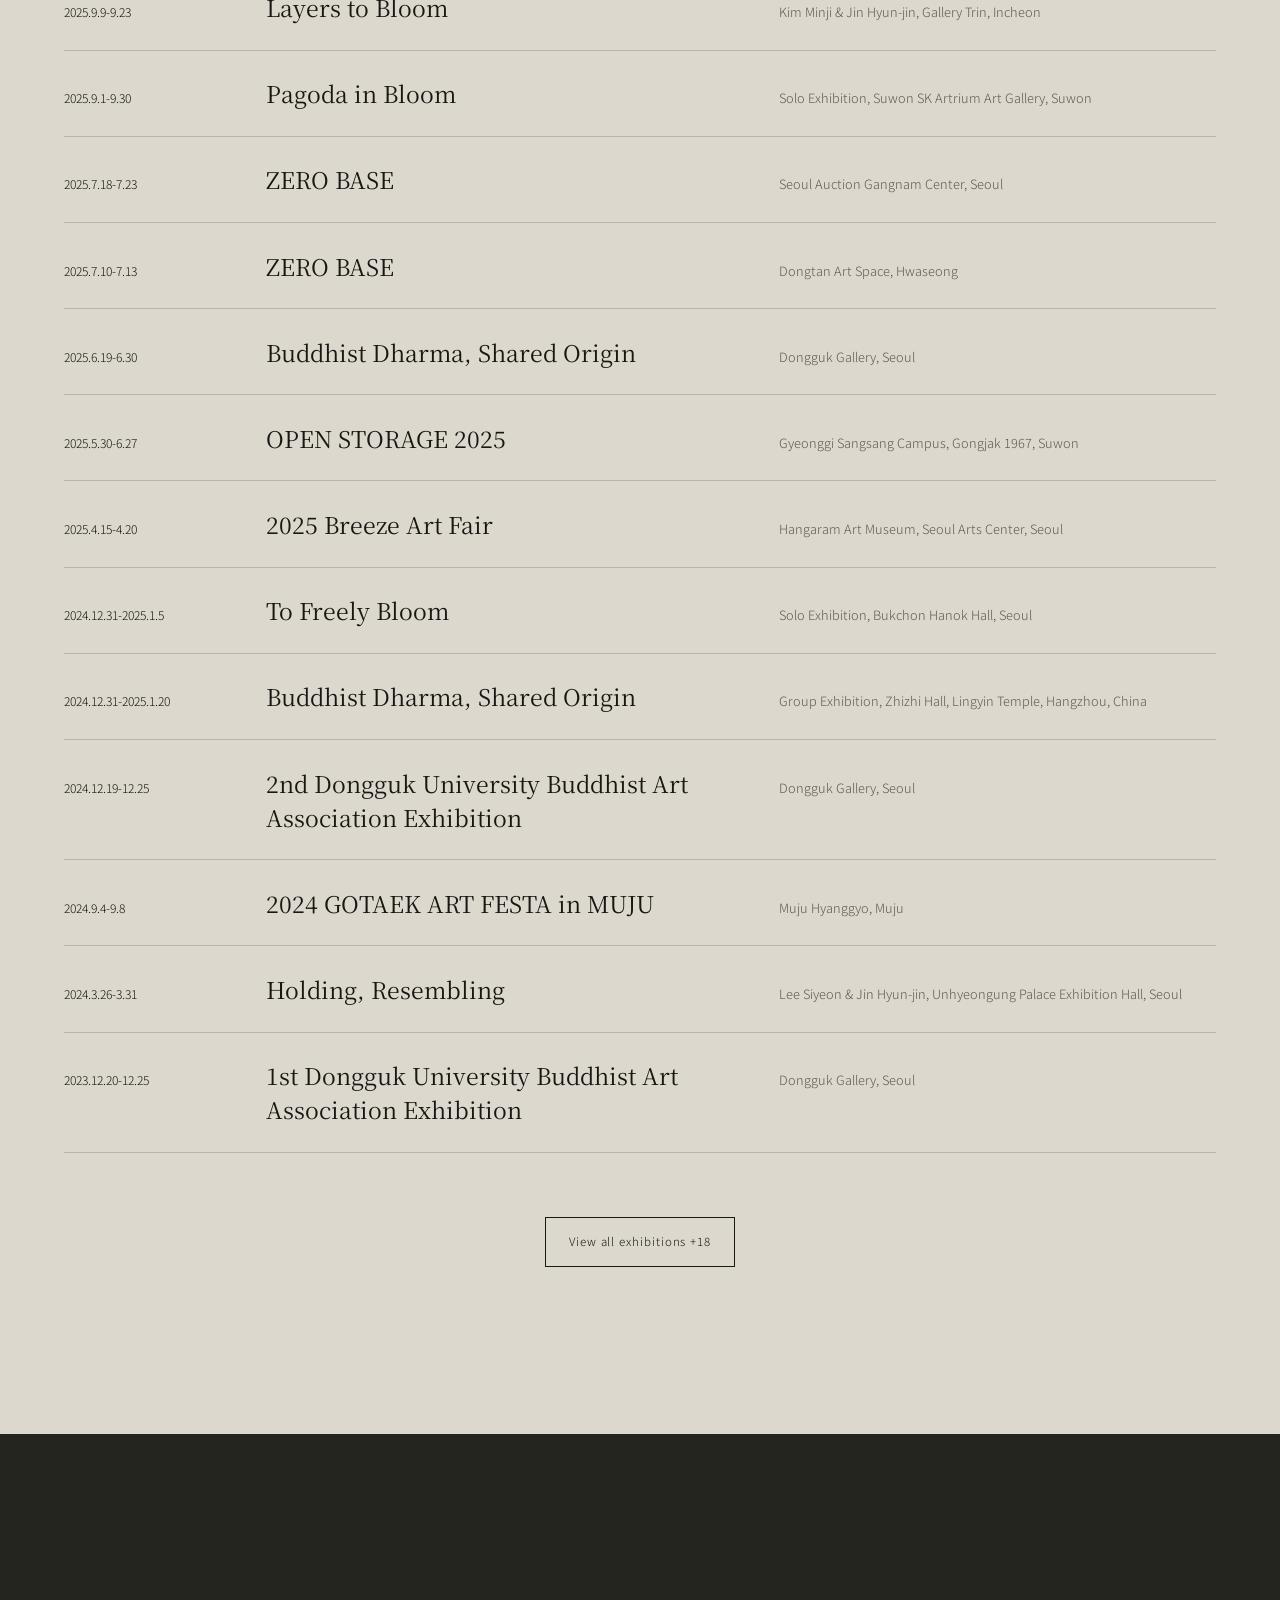
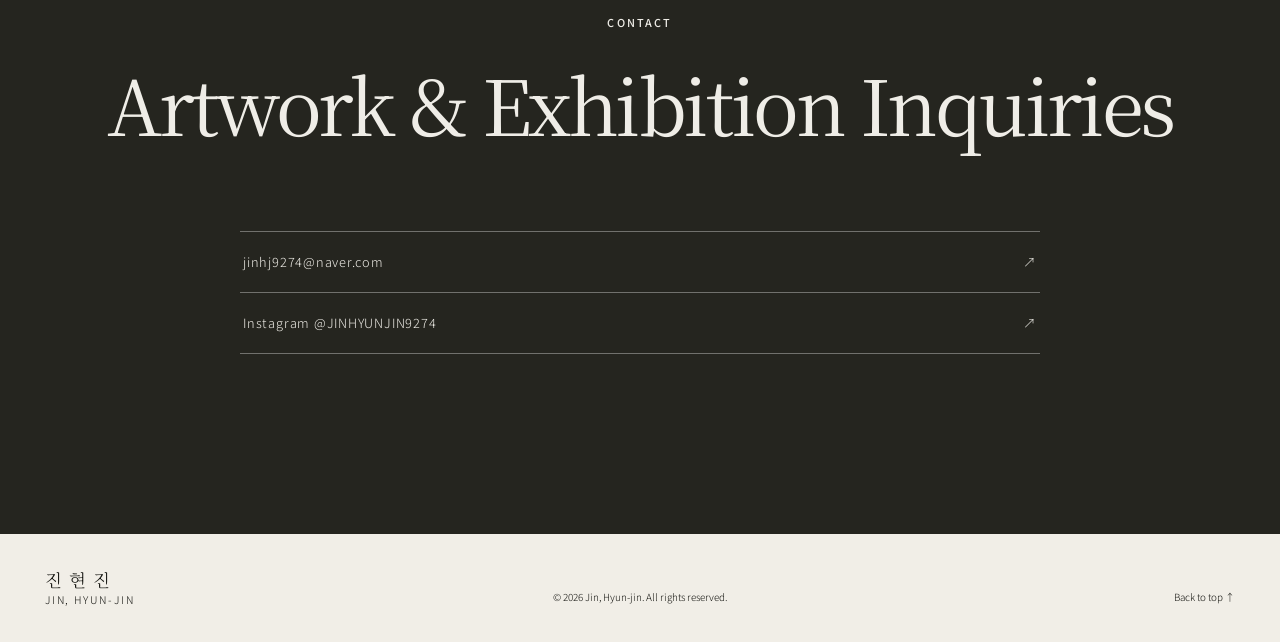
==== commit 4e55f5cf: "Render complete CV from editable Markdown" ====
--- a/en/index.html
+++ b/en/index.html
@@ -80,49 +80,20 @@
         <p class="eyebrow">About the Artist</p>
         <h2>Jin, Hyun-jin<br><span>진현진</span></h2>
       </div>
-      <div class="about-columns reveal">
-        <div>
-          <h3>Education &amp; Qualifications</h3>
-          <ul>
-            <li>Ph.D. coursework completed, Buddhist Art, Department of Fine Arts, Dongguk University Graduate School</li>
-            <li>Master of Intellectual Property (MIP), Hongik University Graduate School</li>
-            <li>Certified Cultural Heritage Repair Technician, Painting Reproduction, No. 7912</li>
-            <li>Apprentice of Buddhist Painting, National Intangible Cultural Heritage No. 118</li>
-          </ul>
-        </div>
-        <div>
-          <h3>Selected Awards</h3>
-          <ul>
-            <li><time>2025</time> Grand Prize, Gallery Hanok Buddhist &amp; Minhwa Art Competition</li>
-            <li><time>2025</time> Encouragement Award, Jeonju National Traditional Craft Competition</li>
-            <li><time>2016</time> Excellence Award, Cheontae Art Competition</li>
-            <li><time>2015</time> Selected Artist, Korea Buddhist Art Exhibition</li>
-          </ul>
-        </div>
-        <div>
-          <h3>Selected Collections</h3>
-          <ul>
-            <li>Gyeonggi Cultural Foundation</li>
-            <li>Daewonsa Temple, Korean Buddhist Geumgang Seonwon</li>
-            <li>International Seon Center, Jogye Order of Korean Buddhism</li>
-          </ul>
-        </div>
+      <div class="about-columns reveal" data-cv-sections aria-busy="true">
+        <p class="cv-loading">Loading artist CV.</p>
       </div>
     </section>
 
     <section class="exhibitions section" id="exhibitions">
       <div class="section-heading reveal">
-        <p class="eyebrow">Selected Exhibitions</p>
+        <p class="eyebrow">Exhibitions &amp; Activities</p>
         <h2>Exhibitions</h2>
       </div>
-      <div class="exhibition-list reveal">
-        <article><time>2026</time><h3><i>Balwon</i></h3><p>Solo exhibition · Hanbyeok Cultural Center, Jeonju</p></article>
-        <article><time>2026</time><h3><i>Balwon</i></h3><p>Solo exhibition · Hwaseong Open Culture &amp; Art Space</p></article>
-        <article><time>2025</time><h3><i>Balwon: Wishing, Again and Again</i></h3><p>Solo exhibition · Gallery Hanok</p></article>
-        <article><time>2025</time><h3><i>Layers to Bloom</i></h3><p>Kim Minji &amp; Jin Hyun-jin · Gallery Trin, Incheon</p></article>
-        <article><time>2025</time><h3><i>Pagoda in Bloom</i></h3><p>Solo exhibition · Suwon SK Artrium Art Gallery</p></article>
-        <article><time>2024</time><h3><i>To Freely Bloom</i></h3><p>Solo exhibition · Bukchon Hanok Hall, Seoul</p></article>
-        <article><time>2024</time><h3><i>Holding, Resembling</i></h3><p>Lee Siyeon &amp; Jin Hyun-jin · Unhyeongung Palace Exhibition Hall, Seoul</p></article>
+      <div class="exhibition-list reveal" data-exhibition-list aria-busy="true">
+        <p class="cv-loading">Loading exhibition history.</p>
+      </div>
+      <div class="section-action cv-action" data-exhibition-action hidden>
       </div>
     </section>
 
--- a/styles.css
+++ b/styles.css
@@ -98,18 +98,31 @@
 .about-title { display: grid; grid-template-columns: 1fr 2fr; align-items: start; border-bottom: 1px solid var(--ink); padding-bottom: 4rem; }
 .about-title h2 { margin: 0; }
 .about-title h2 span { font-family: var(--sans); font-size: .19em; font-weight: 400; letter-spacing: .22em; }
-.about-columns { display: grid; grid-template-columns: 1.4fr 1fr .8fr; gap: 5vw; padding-top: 4rem; }
+.about-columns { display: block; width: min(100%, 1000px); margin: 0 auto; padding-top: 2rem; }
+.cv-section { padding: 3rem 0; border-bottom: 1px solid var(--line); }
 .about h3 { font: 500 .77rem var(--sans); letter-spacing: .08em; margin: 0 0 2rem; }
 .about ul { list-style: none; padding: 0; margin: 0; font-family: var(--serif); font-size: .88rem; }
-.about li { margin-bottom: 1rem; }
+.about li { margin-bottom: 1rem; word-break: keep-all; overflow-wrap: break-word; text-wrap: pretty; }
 .about time { display: inline-block; width: 3.5rem; color: #757169; font-family: var(--sans); font-size: .73rem; }
+.cv-toggle {
+  margin-top: .8rem; padding: .45rem 0; border: 0; border-bottom: 1px solid currentColor;
+  background: transparent; cursor: pointer; font-size: .72rem; letter-spacing: .06em;
+}
+.cv-toggle:hover, .cv-toggle:focus-visible { color: var(--red); }
+.cv-loading { margin: 2rem 0; font-family: var(--serif); font-size: .85rem; color: #6c6961; }
+.cv-error { color: var(--red); }
 
 .exhibitions { background: #ddd8ce; }
-.exhibition-list { max-width: 1150px; margin: auto; border-top: 1px solid var(--ink); }
-.exhibition-list article { display: grid; grid-template-columns: 100px 1.1fr 1fr; gap: 2rem; align-items: baseline; border-bottom: 1px solid var(--line); padding: 1.6rem 0; }
+.exhibition-list { max-width: 1250px; margin: auto; border-top: 1px solid var(--ink); }
+.exhibition-list article { display: grid; grid-template-columns: 170px 1.1fr 1fr; gap: 2rem; align-items: baseline; border-bottom: 1px solid var(--line); padding: 1.6rem 0; }
 .exhibition-list time { font-size: .75rem; }
-.exhibition-list h3 { margin: 0; font: 400 clamp(1.1rem, 1.8vw, 1.55rem) var(--serif); }
-.exhibition-list p { margin: 0; color: #5d5a53; font-size: .8rem; }
+.exhibition-list h3 { margin: 0; font: 400 clamp(1.1rem, 1.8vw, 1.55rem) var(--serif); word-break: keep-all; text-wrap: pretty; }
+.exhibition-list p { margin: 0; color: #5d5a53; font-size: .8rem; word-break: keep-all; overflow-wrap: break-word; text-wrap: pretty; }
+.exhibition-status {
+  display: inline-block; margin-left: .45rem; padding: .18rem .42rem; border: 1px solid rgba(23, 23, 19, .4);
+  vertical-align: .2em; font: 500 .6rem var(--sans); letter-spacing: .06em;
+}
+.cv-action { margin-top: 4rem; }
 
 .contact { padding-top: clamp(8rem, 14vw, 13rem); padding-bottom: clamp(8rem, 14vw, 13rem); text-align: center; background: #25251f; color: #efede7; }
 .contact h2 { margin-bottom: 5rem; }
@@ -164,9 +177,9 @@
   .statement-copy p { margin-bottom: 1.5rem; }
   .about-title, .about-columns { display: block; }
   .about-title h2 { margin-top: 2rem; }
-  .about-columns > div { margin-bottom: 3.5rem; }
-  .exhibition-list article { grid-template-columns: 55px 1fr; gap: .5rem 1rem; }
-  .exhibition-list p { grid-column: 2; }
+  .cv-section { padding: 2.5rem 0; }
+  .exhibition-list article { grid-template-columns: 1fr; gap: .35rem; padding: 1.5rem 0; }
+  .exhibition-list p { grid-column: auto; }
   footer { grid-template-columns: 1fr auto; }
   footer p { display: none; }
   .art-dialog[open] { grid-template-columns: 45px 1fr 45px; }
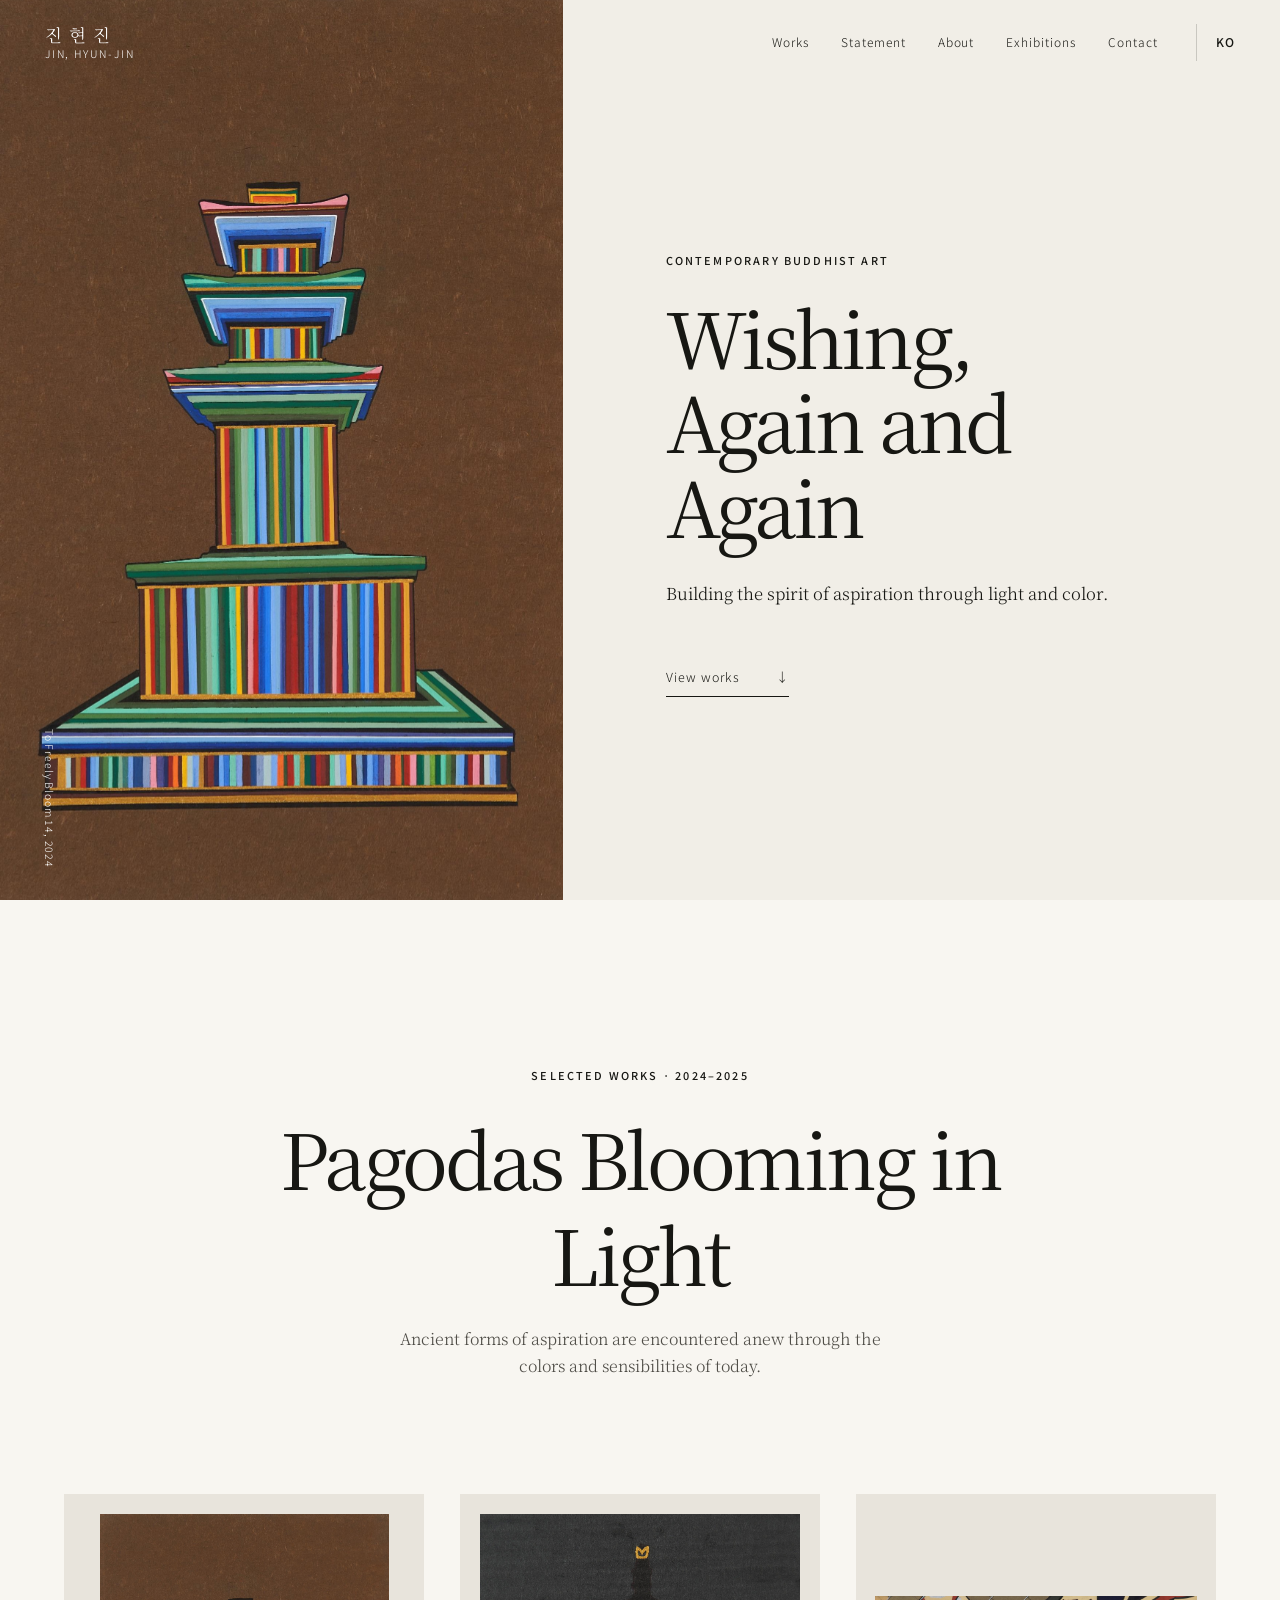
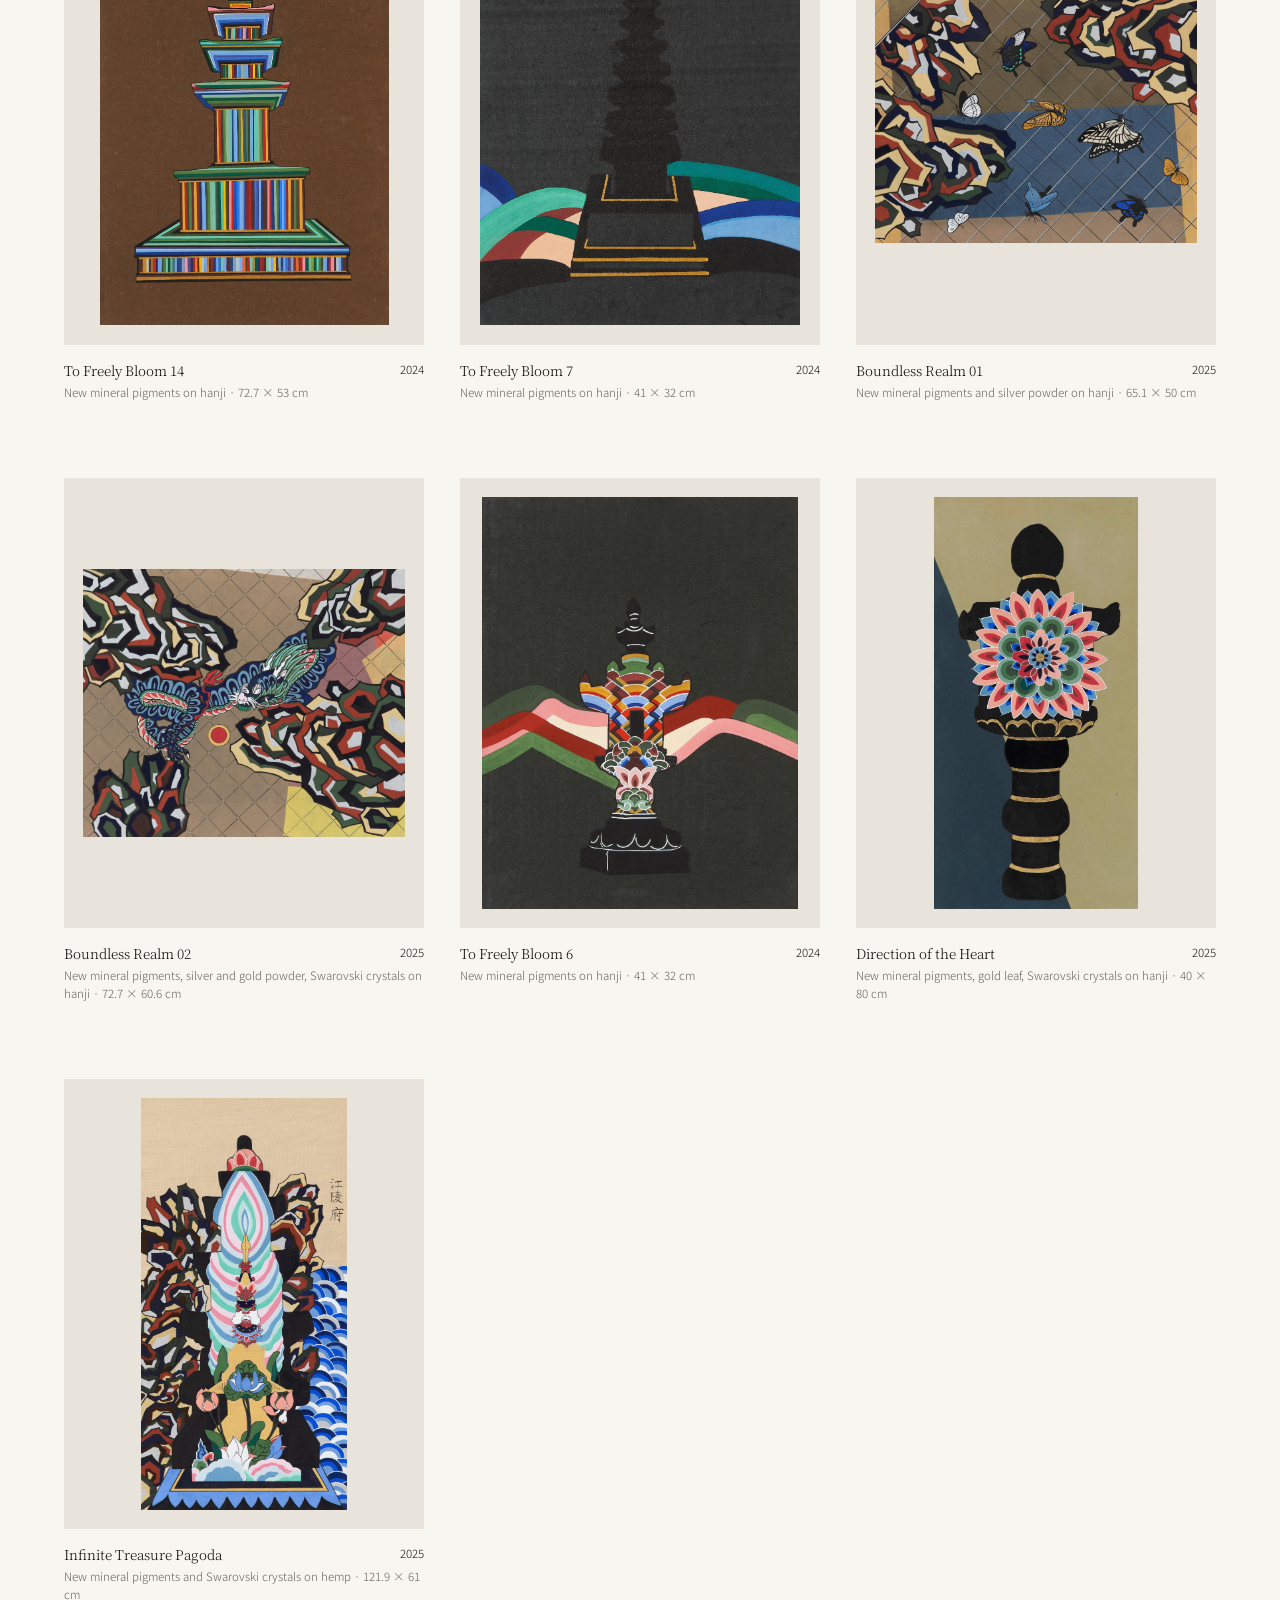
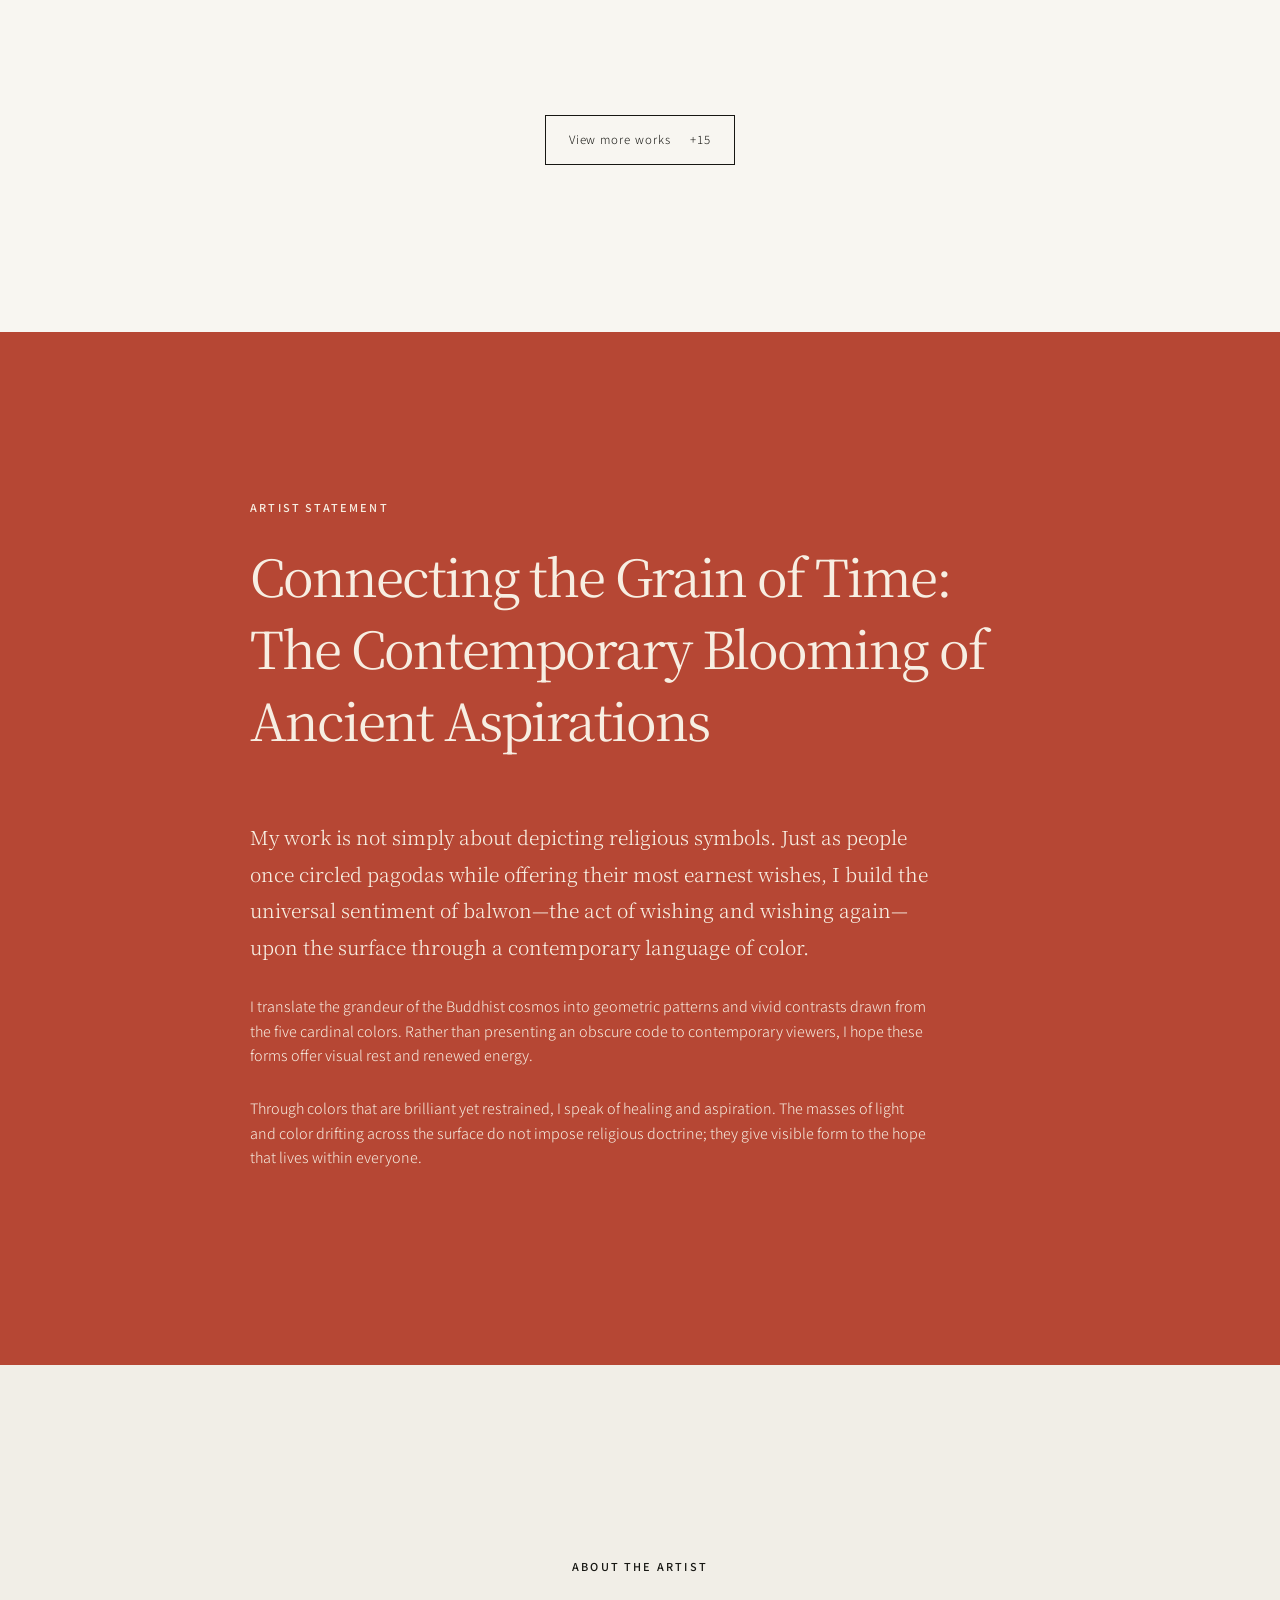
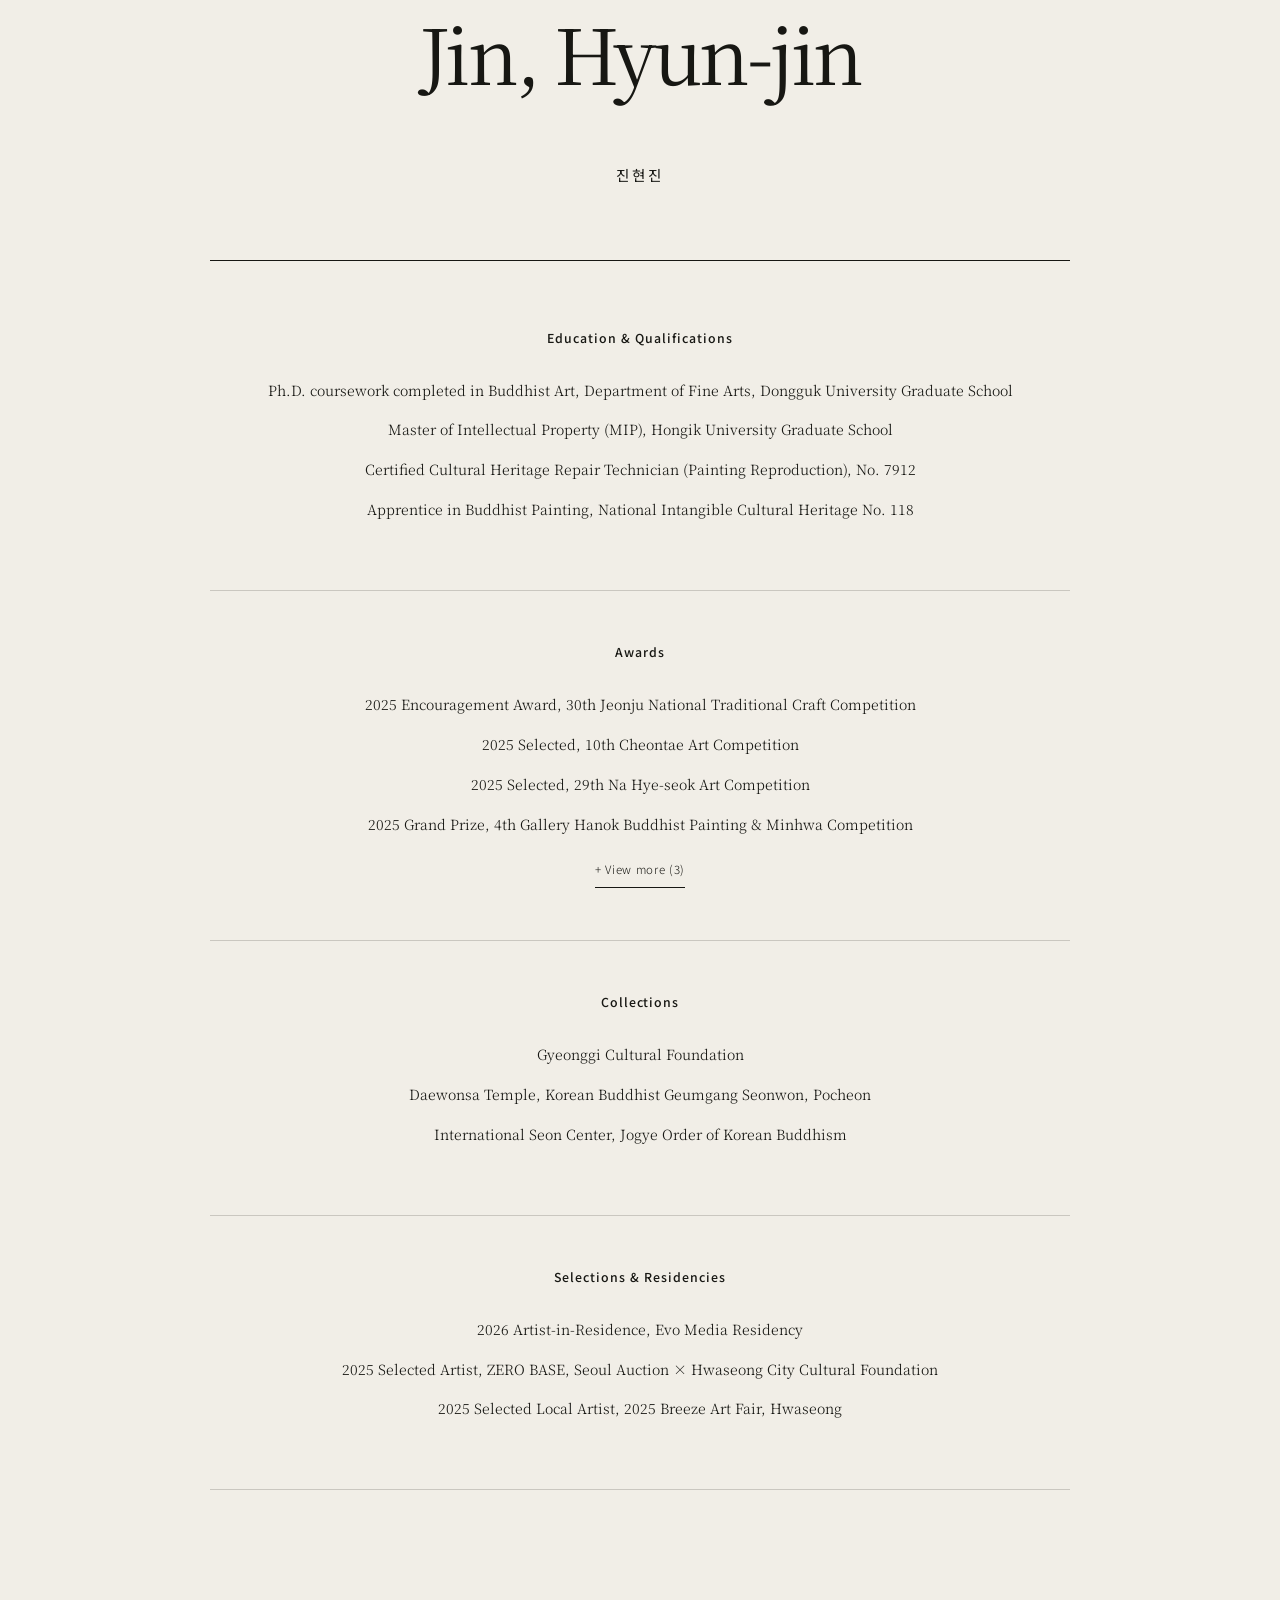
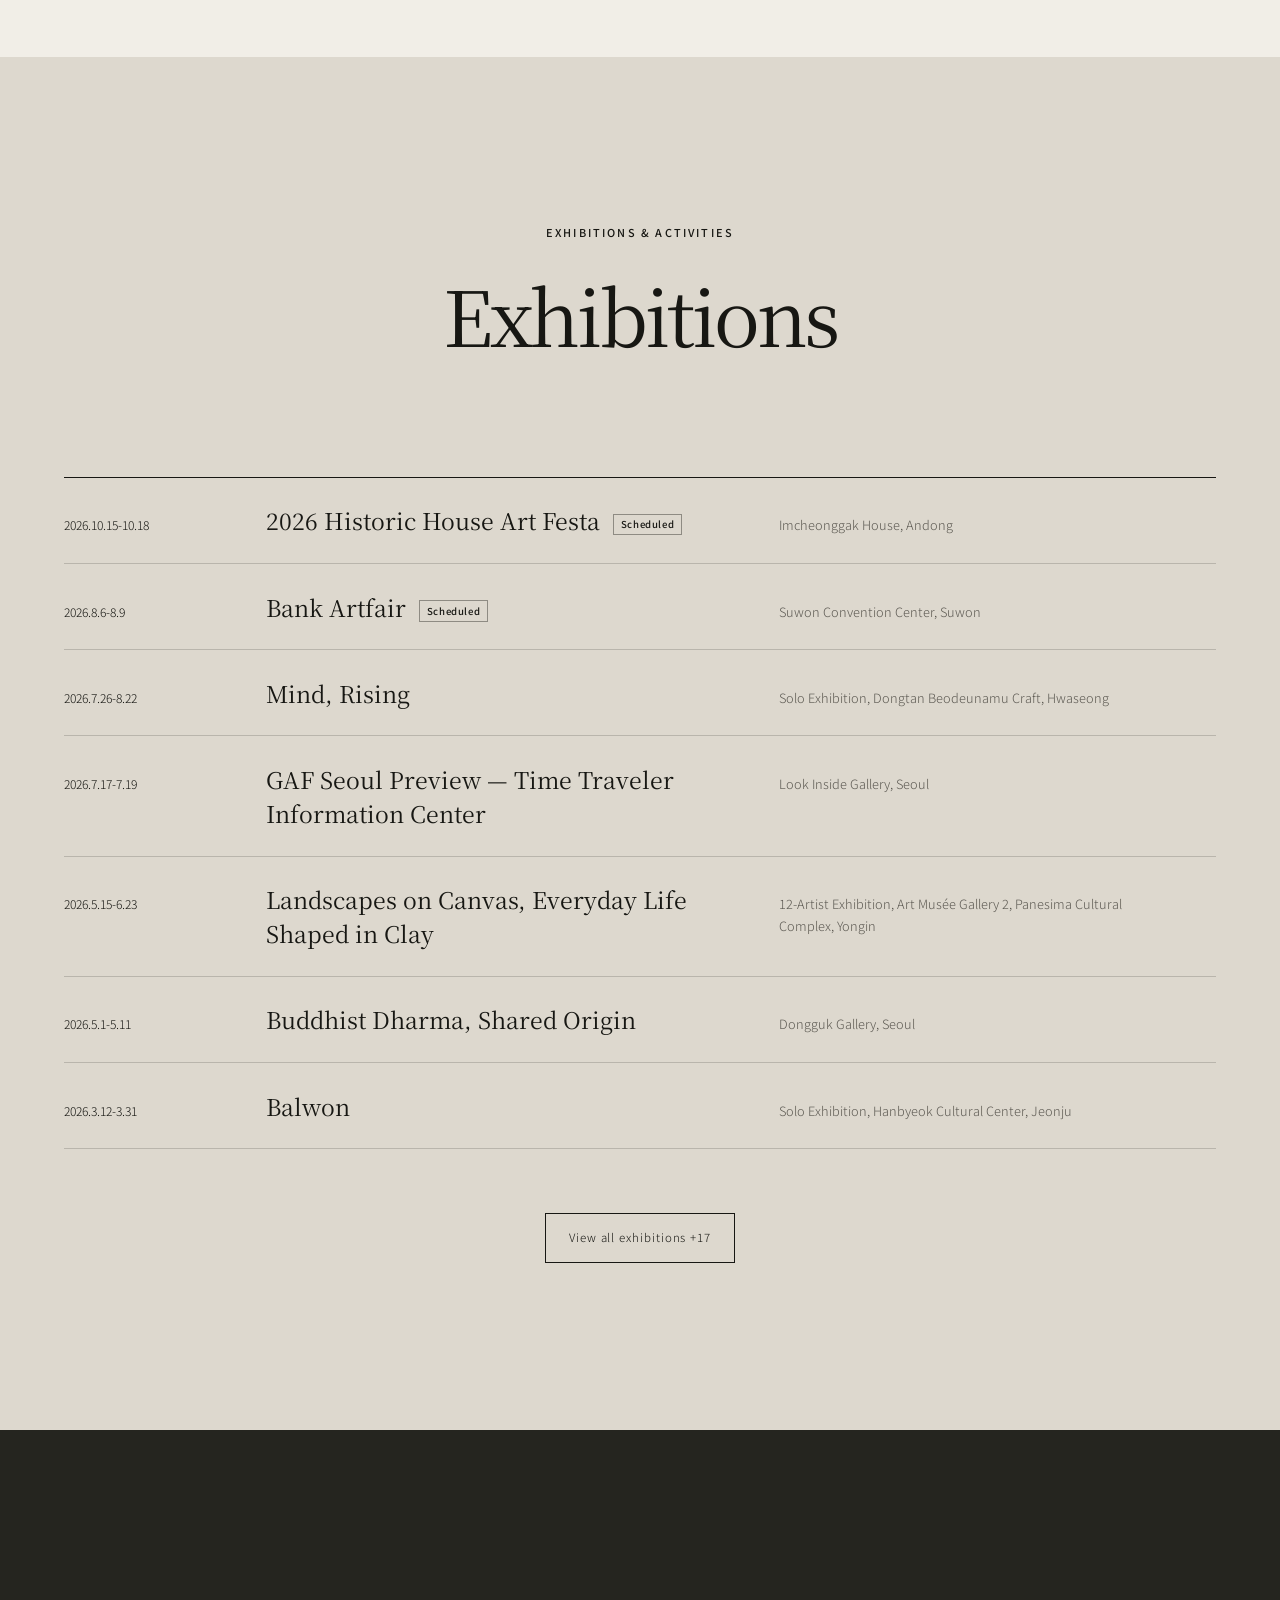
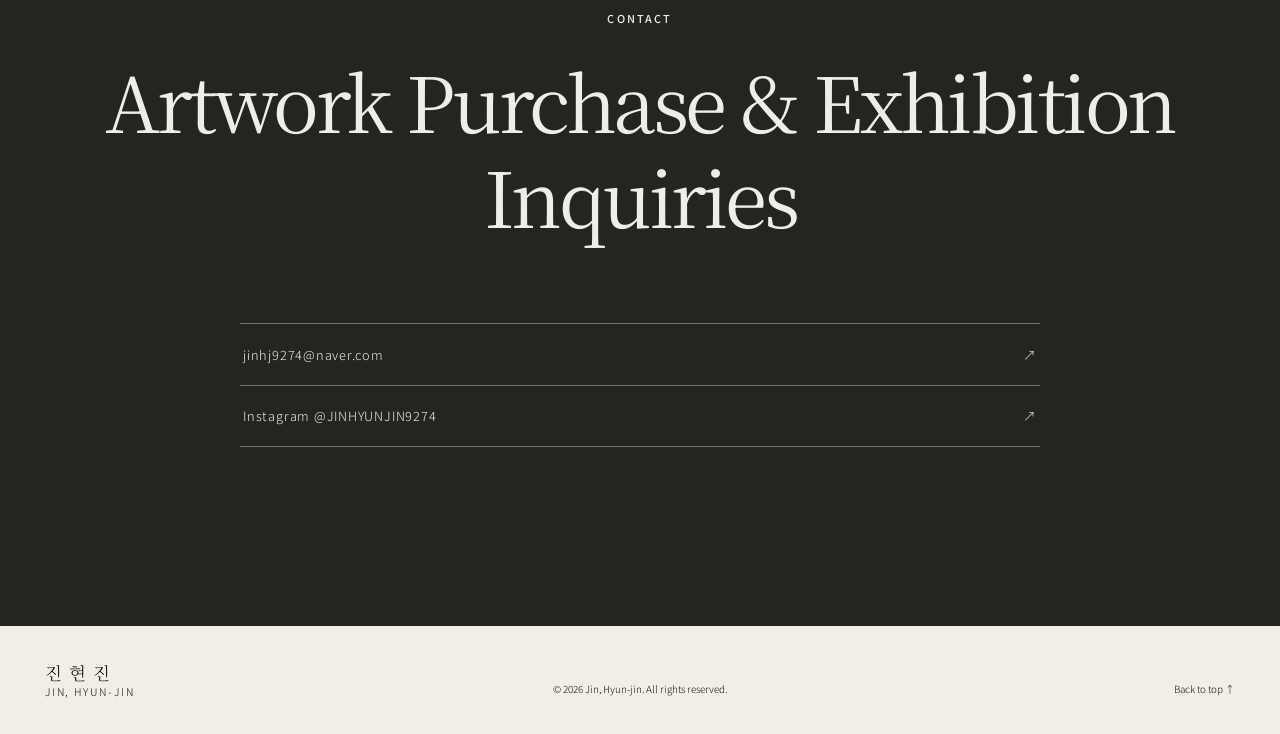
==== commit 25226af8: "index.html 업데이트" ====
--- a/en/index.html
+++ b/en/index.html
@@ -99,7 +99,7 @@
 
     <section class="contact section" id="contact">
       <p class="eyebrow reveal">Contact</p>
-      <h2 class="reveal">Artwork &amp; Exhibition Inquiries</h2>
+      <h2 class="reveal">Artwork Purchase &amp; Exhibition Inquiries</h2>
       <div class="contact-links reveal">
         <a href="mailto:jinhj9274@naver.com">jinhj9274@naver.com <span>↗</span></a>
         <a href="https://www.instagram.com/jinhyunjin9274/" target="_blank" rel="noopener noreferrer">Instagram @JINHYUNJIN9274 <span>↗</span></a>
--- a/styles.css
+++ b/styles.css
@@ -9,6 +9,7 @@
 }
 
 * { box-sizing: border-box; }
+[hidden] { display: none !important; }
 html { scroll-behavior: smooth; }
 body {
   margin: 0;
@@ -95,17 +96,22 @@
 .statement-copy p:first-child { font: 300 clamp(1.05rem, 1.5vw, 1.35rem)/1.9 var(--serif); }
 
 .about { padding-top: clamp(8rem, 15vw, 14rem); background: var(--paper); }
-.about-title { display: grid; grid-template-columns: 1fr 2fr; align-items: start; border-bottom: 1px solid var(--ink); padding-bottom: 4rem; }
+.about-title {
+  display: block; width: min(100%, 860px); margin: 0 auto; padding-bottom: 4rem;
+  border-bottom: 1px solid var(--ink); text-align: center;
+}
+.about-title .eyebrow { margin-bottom: 1.75rem; }
 .about-title h2 { margin: 0; }
 .about-title h2 span { font-family: var(--sans); font-size: .19em; font-weight: 400; letter-spacing: .22em; }
-.about-columns { display: block; width: min(100%, 1000px); margin: 0 auto; padding-top: 2rem; }
-.cv-section { padding: 3rem 0; border-bottom: 1px solid var(--line); }
+.about-columns { display: block; width: min(100%, 860px); margin: 0 auto; padding-top: 1rem; }
+.cv-section { padding: 3.25rem 0; border-bottom: 1px solid var(--line); }
+.cv-section > h3 { text-align: center; }
 .about h3 { font: 500 .77rem var(--sans); letter-spacing: .08em; margin: 0 0 2rem; }
-.about ul { list-style: none; padding: 0; margin: 0; font-family: var(--serif); font-size: .88rem; }
+.about ul { list-style: none; padding: 0; margin: 0; font-family: var(--serif); font-size: .88rem; text-align: center; }
 .about li { margin-bottom: 1rem; word-break: keep-all; overflow-wrap: break-word; text-wrap: pretty; }
 .about time { display: inline-block; width: 3.5rem; color: #757169; font-family: var(--sans); font-size: .73rem; }
 .cv-toggle {
-  margin-top: .8rem; padding: .45rem 0; border: 0; border-bottom: 1px solid currentColor;
+  display: block; margin: .8rem auto 0; padding: .45rem 0; border: 0; border-bottom: 1px solid currentColor;
   background: transparent; cursor: pointer; font-size: .72rem; letter-spacing: .06em;
 }
 .cv-toggle:hover, .cv-toggle:focus-visible { color: var(--red); }
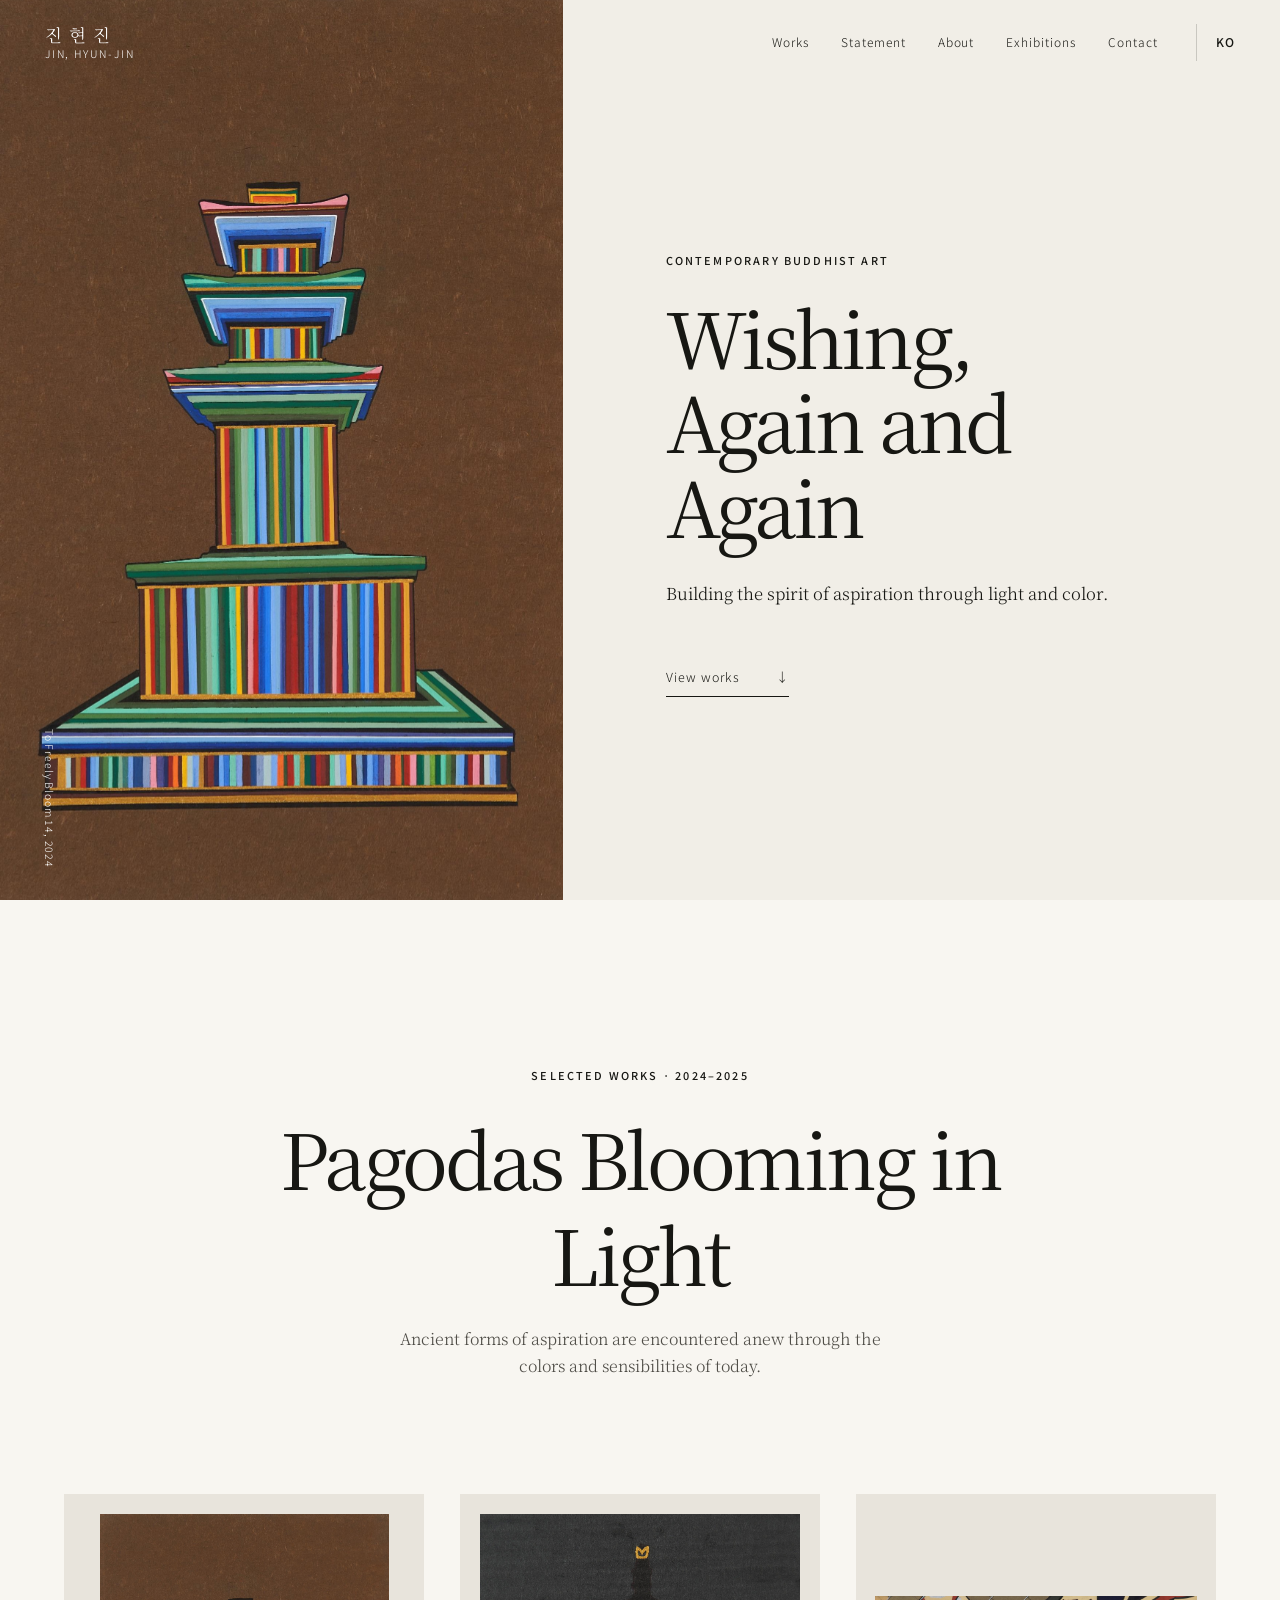
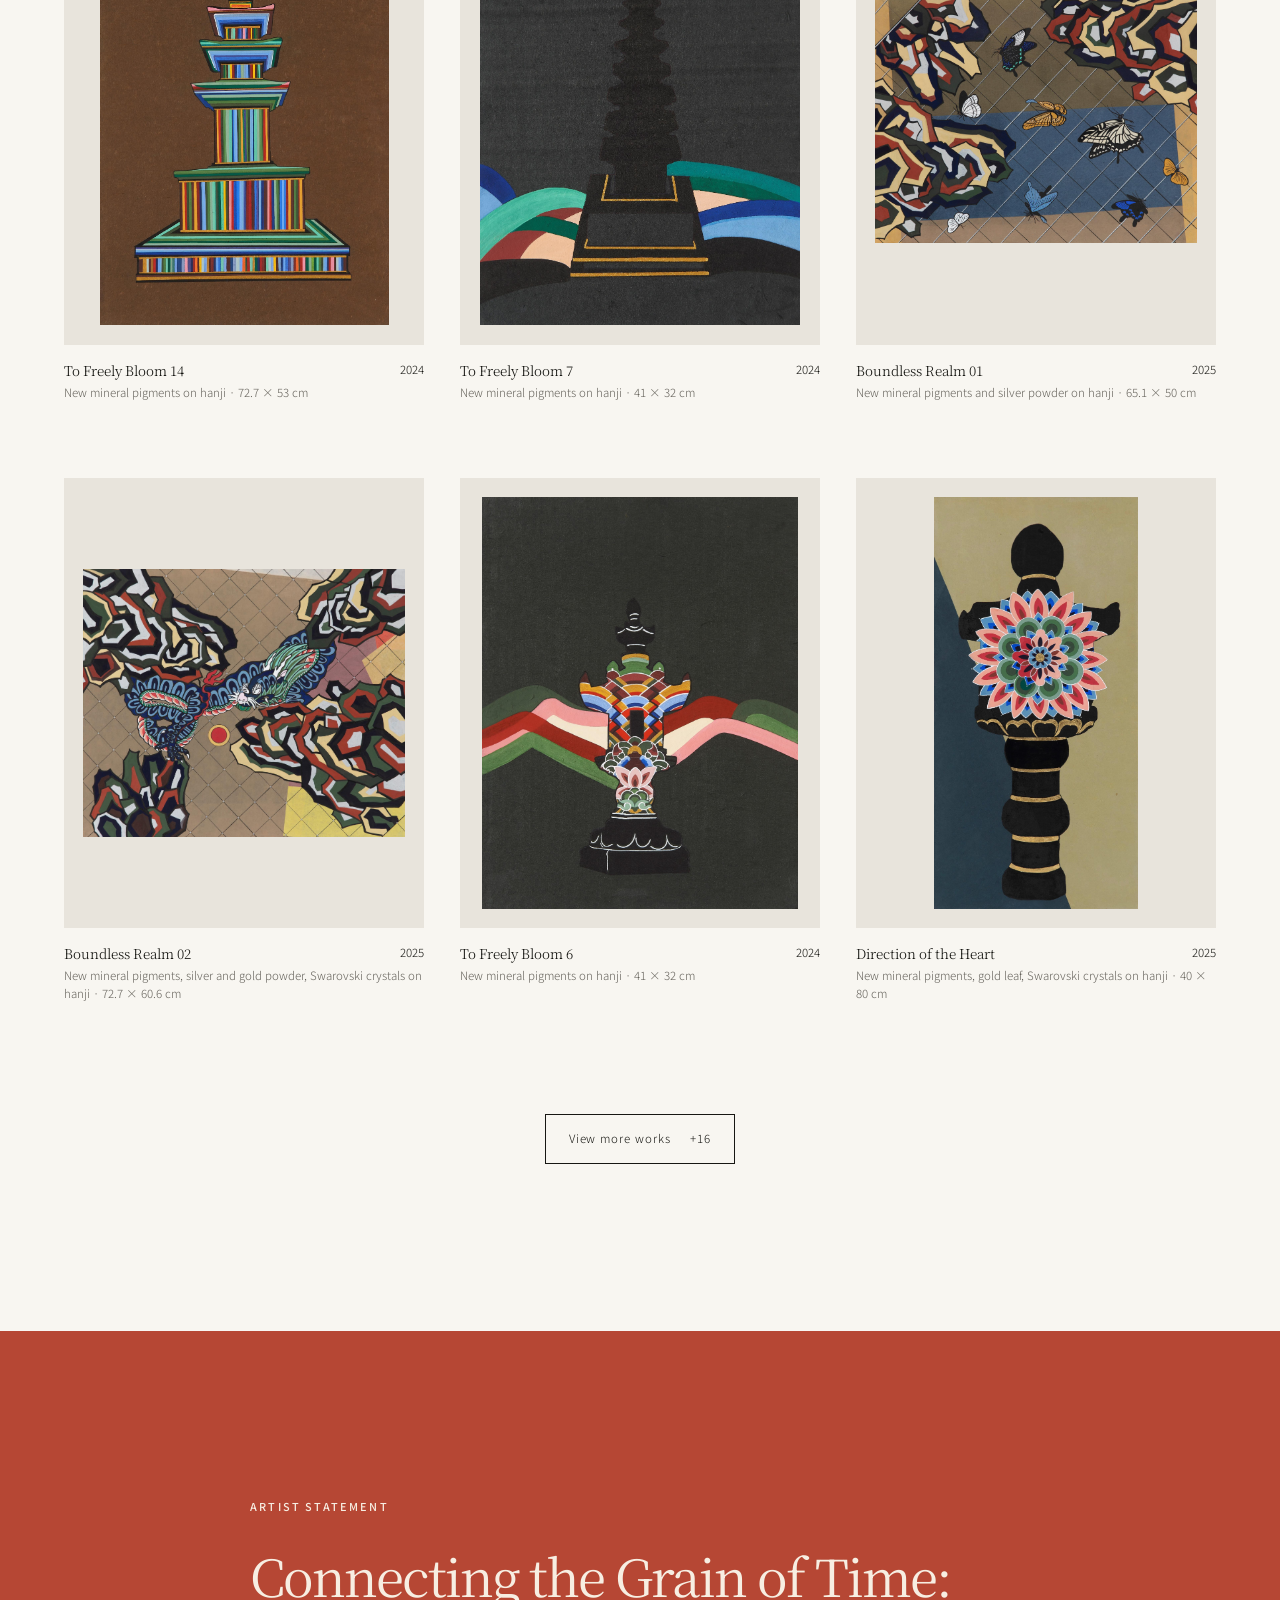
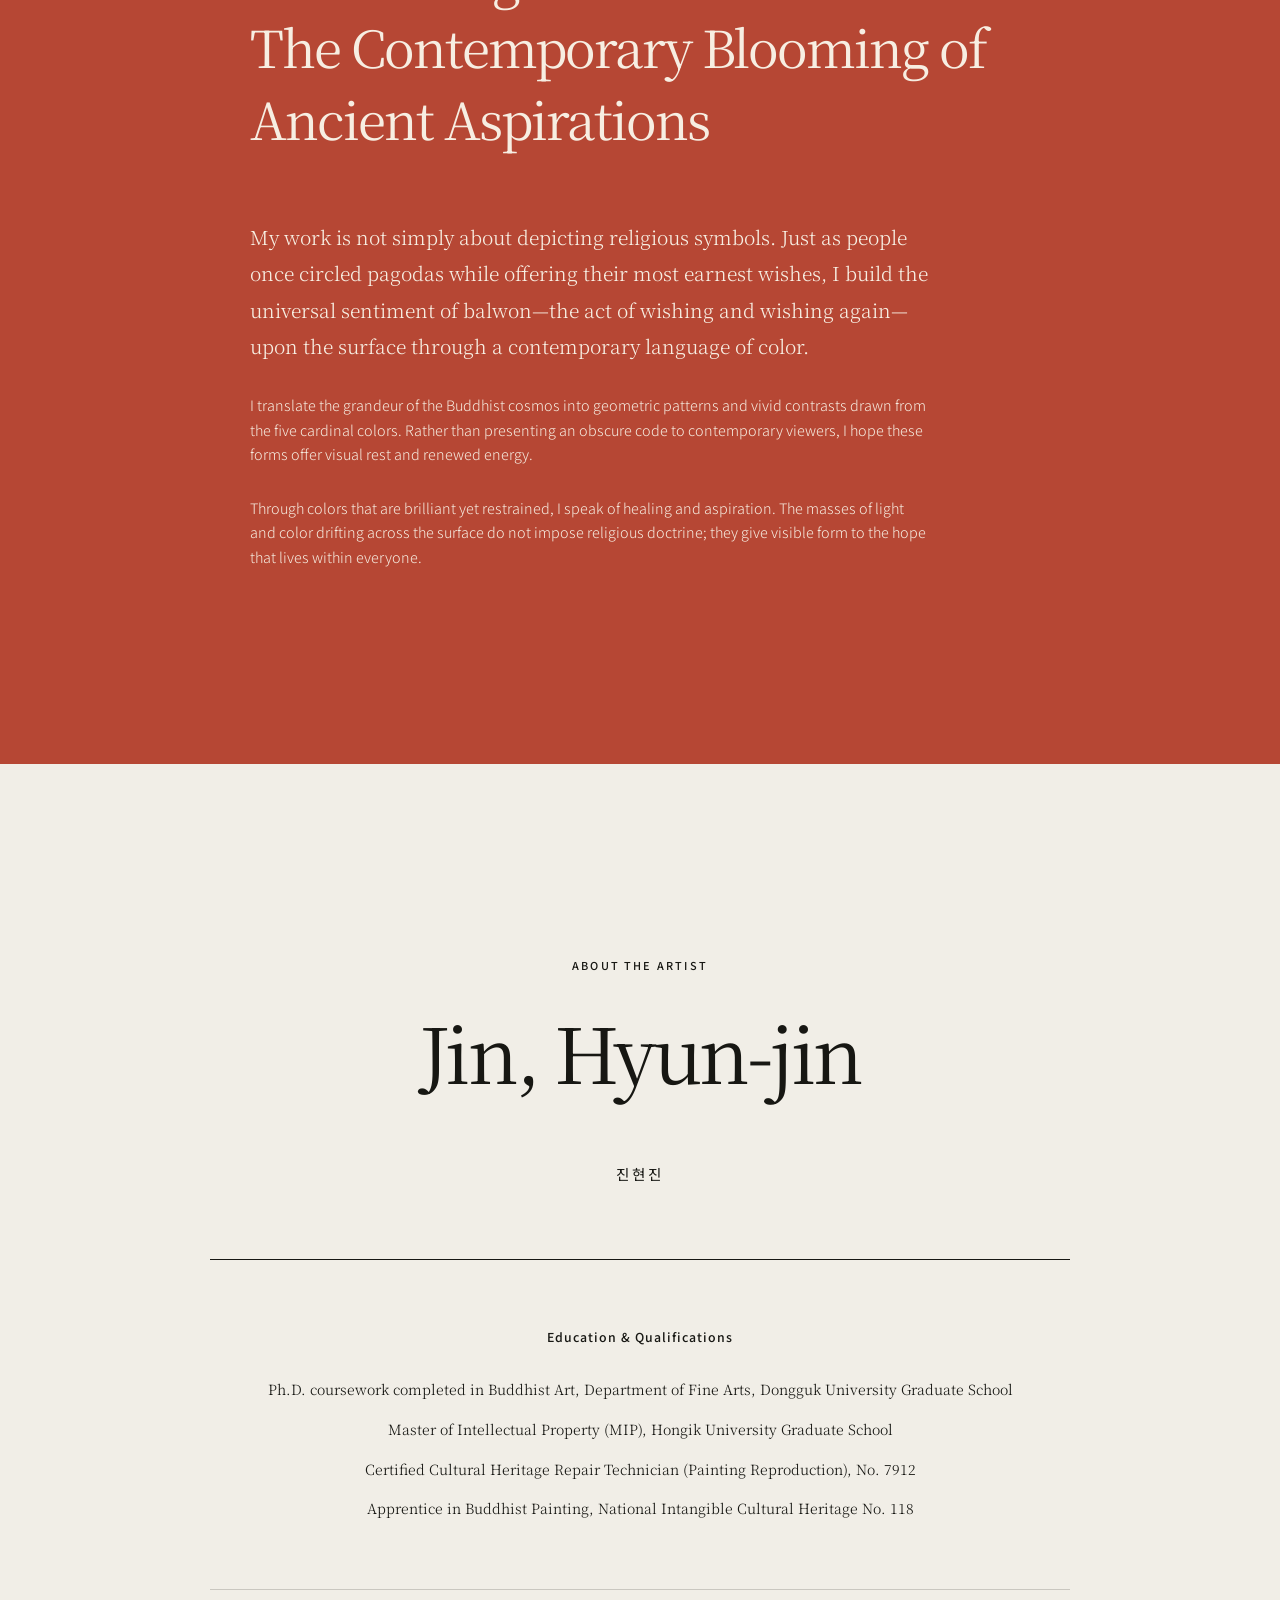
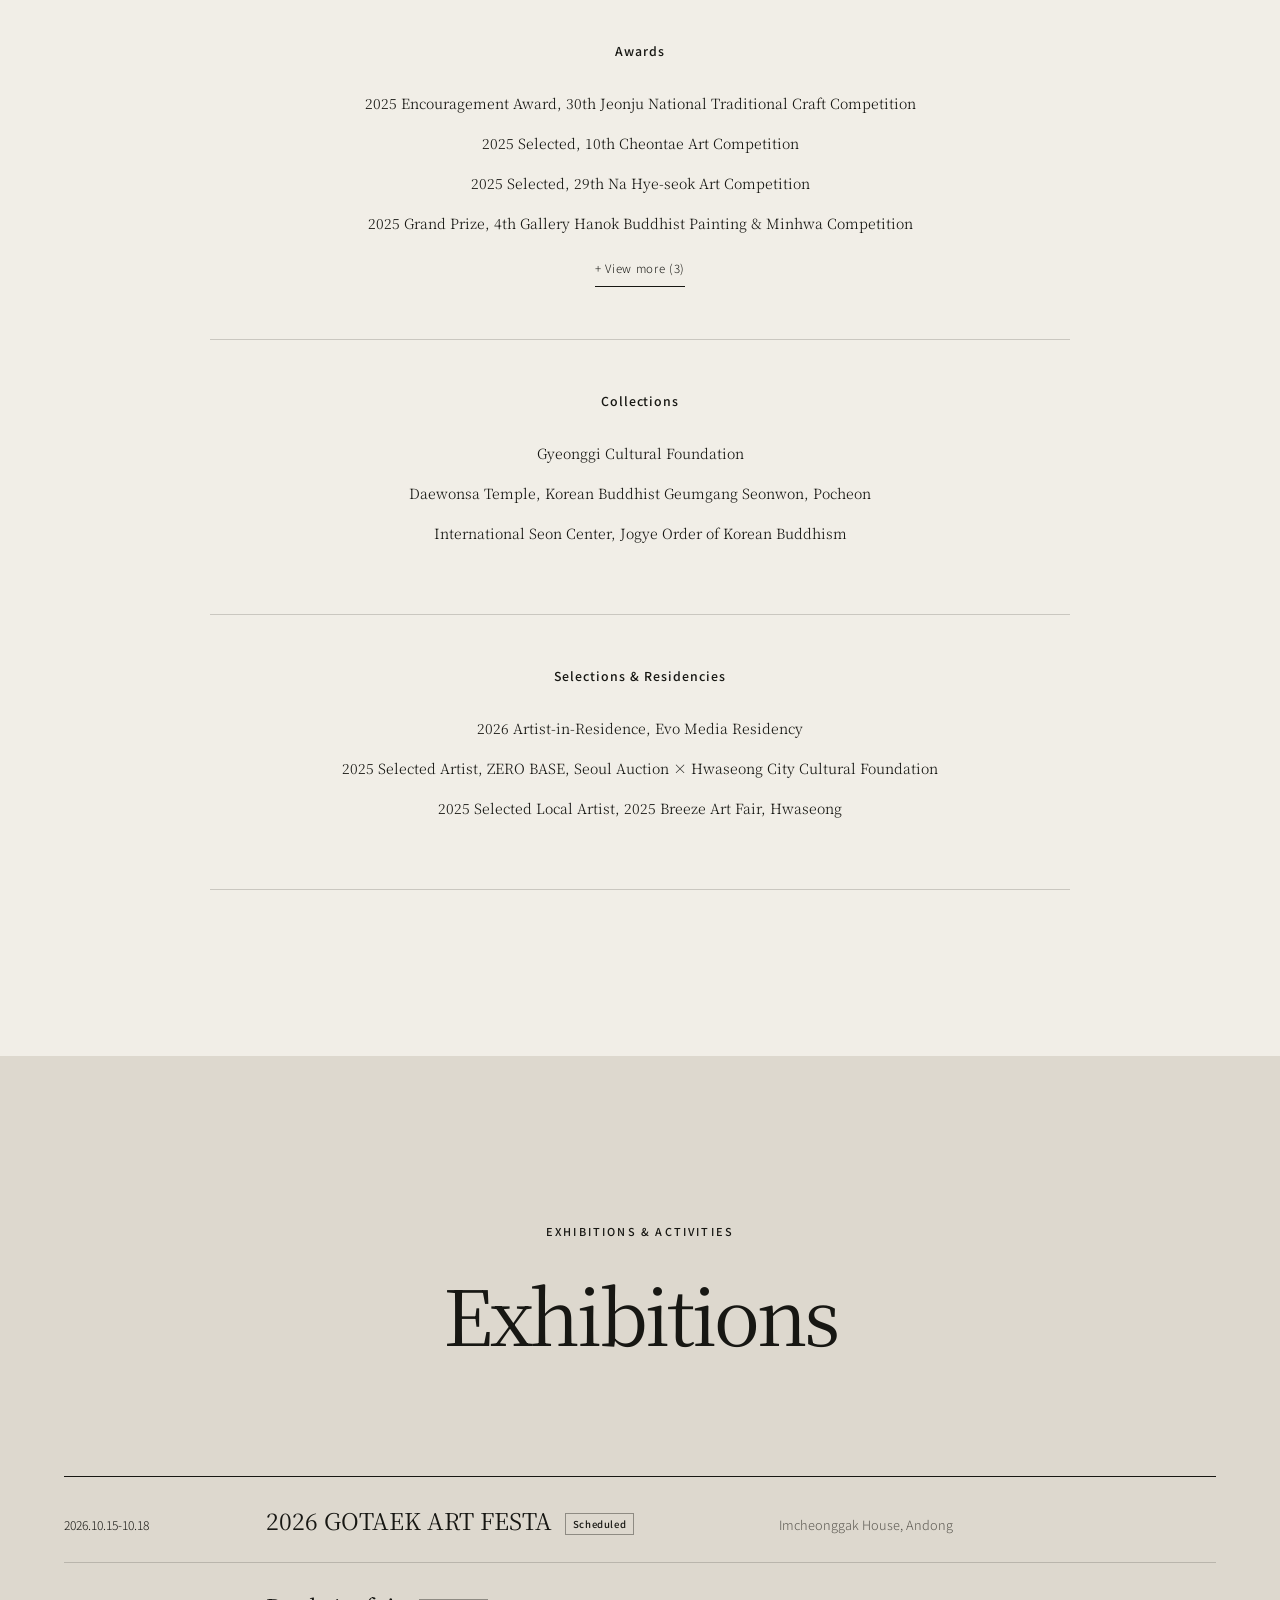
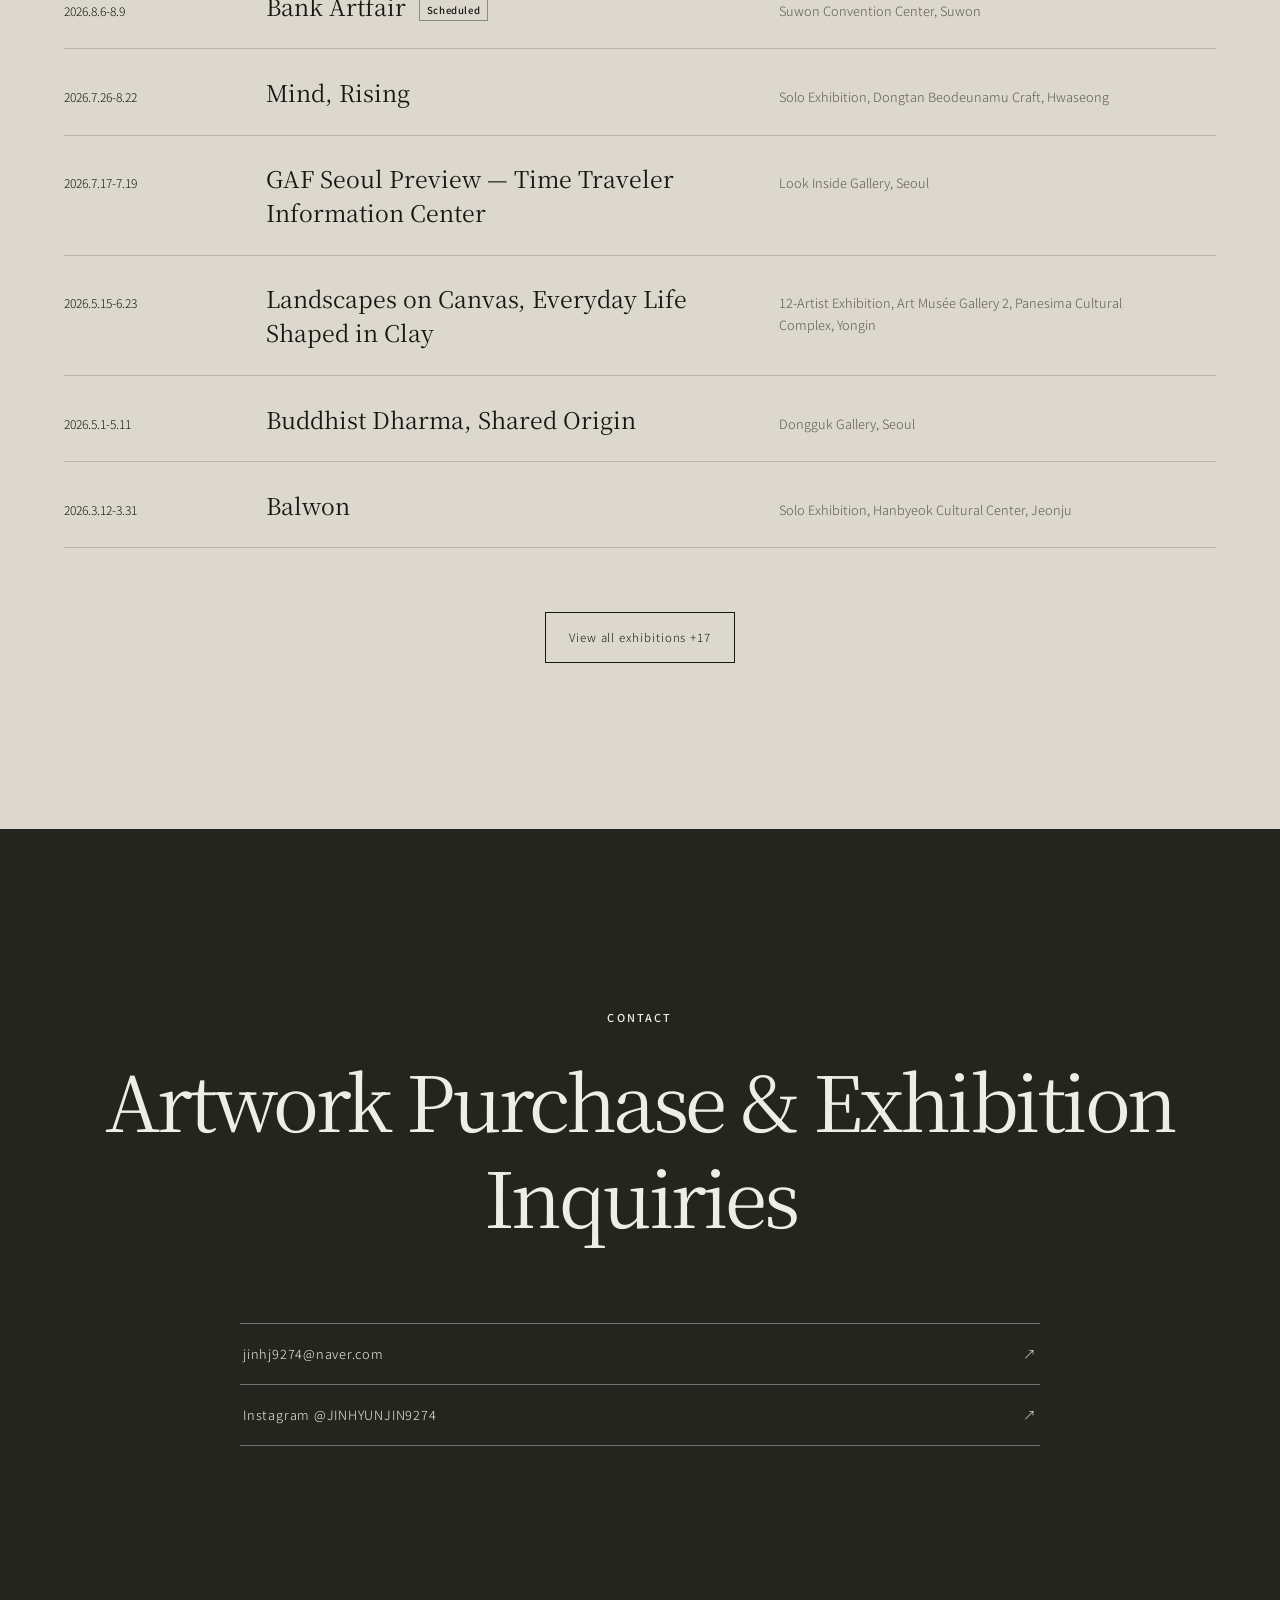
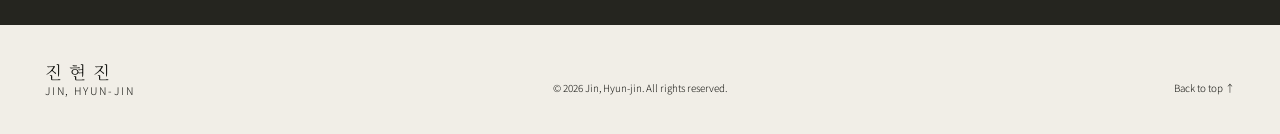
==== commit f7944b90: "Show six works before gallery expansion" ====
--- a/en/index.html
+++ b/en/index.html
@@ -59,7 +59,7 @@
       </div>
       <div class="work-grid" id="work-grid"></div>
       <div class="section-action reveal">
-        <button class="outline-button" id="show-more" type="button">View more works <span>+15</span></button>
+        <button class="outline-button" id="show-more" type="button">View more works <span>+16</span></button>
       </div>
     </section>
 
--- a/styles.css
+++ b/styles.css
@@ -27,6 +27,7 @@
   position: absolute; width: 1px; height: 1px; padding: 0; margin: -1px;
   overflow: hidden; clip: rect(0, 0, 0, 0); white-space: nowrap; border: 0;
 }
+.mobile-line-break { display: none; }
 .skip-link {
   position: fixed; z-index: 100; top: .5rem; left: .5rem; padding: .7rem 1rem;
   background: var(--ink); color: white; transform: translateY(-150%);
@@ -157,9 +158,12 @@
 @keyframes rise { from { opacity: 0; transform: translateY(28px); } }
 
 @media (max-width: 800px) {
+  .mobile-line-break { display: inline; }
   .site-header { height: 68px; padding: 0 1.2rem; }
   .menu-button { display: grid; gap: 6px; z-index: 2; }
   .site-header:not(.scrolled) .menu-button { color: white; filter: drop-shadow(0 1px 6px rgba(0, 0, 0, .3)); }
+  .menu-open .site-header { backdrop-filter: none; -webkit-backdrop-filter: none; }
+  .menu-open .site-header > .brand { position: relative; z-index: 2; }
   .menu-open .site-header .brand, .menu-open .site-header .menu-button { color: var(--ink); text-shadow: none; filter: none; }
   .menu-button i { display: block; width: 24px; height: 1px; background: currentColor; transition: .25s; }
   .menu-open .menu-button i:first-of-type { transform: translateY(3.5px) rotate(45deg); }
